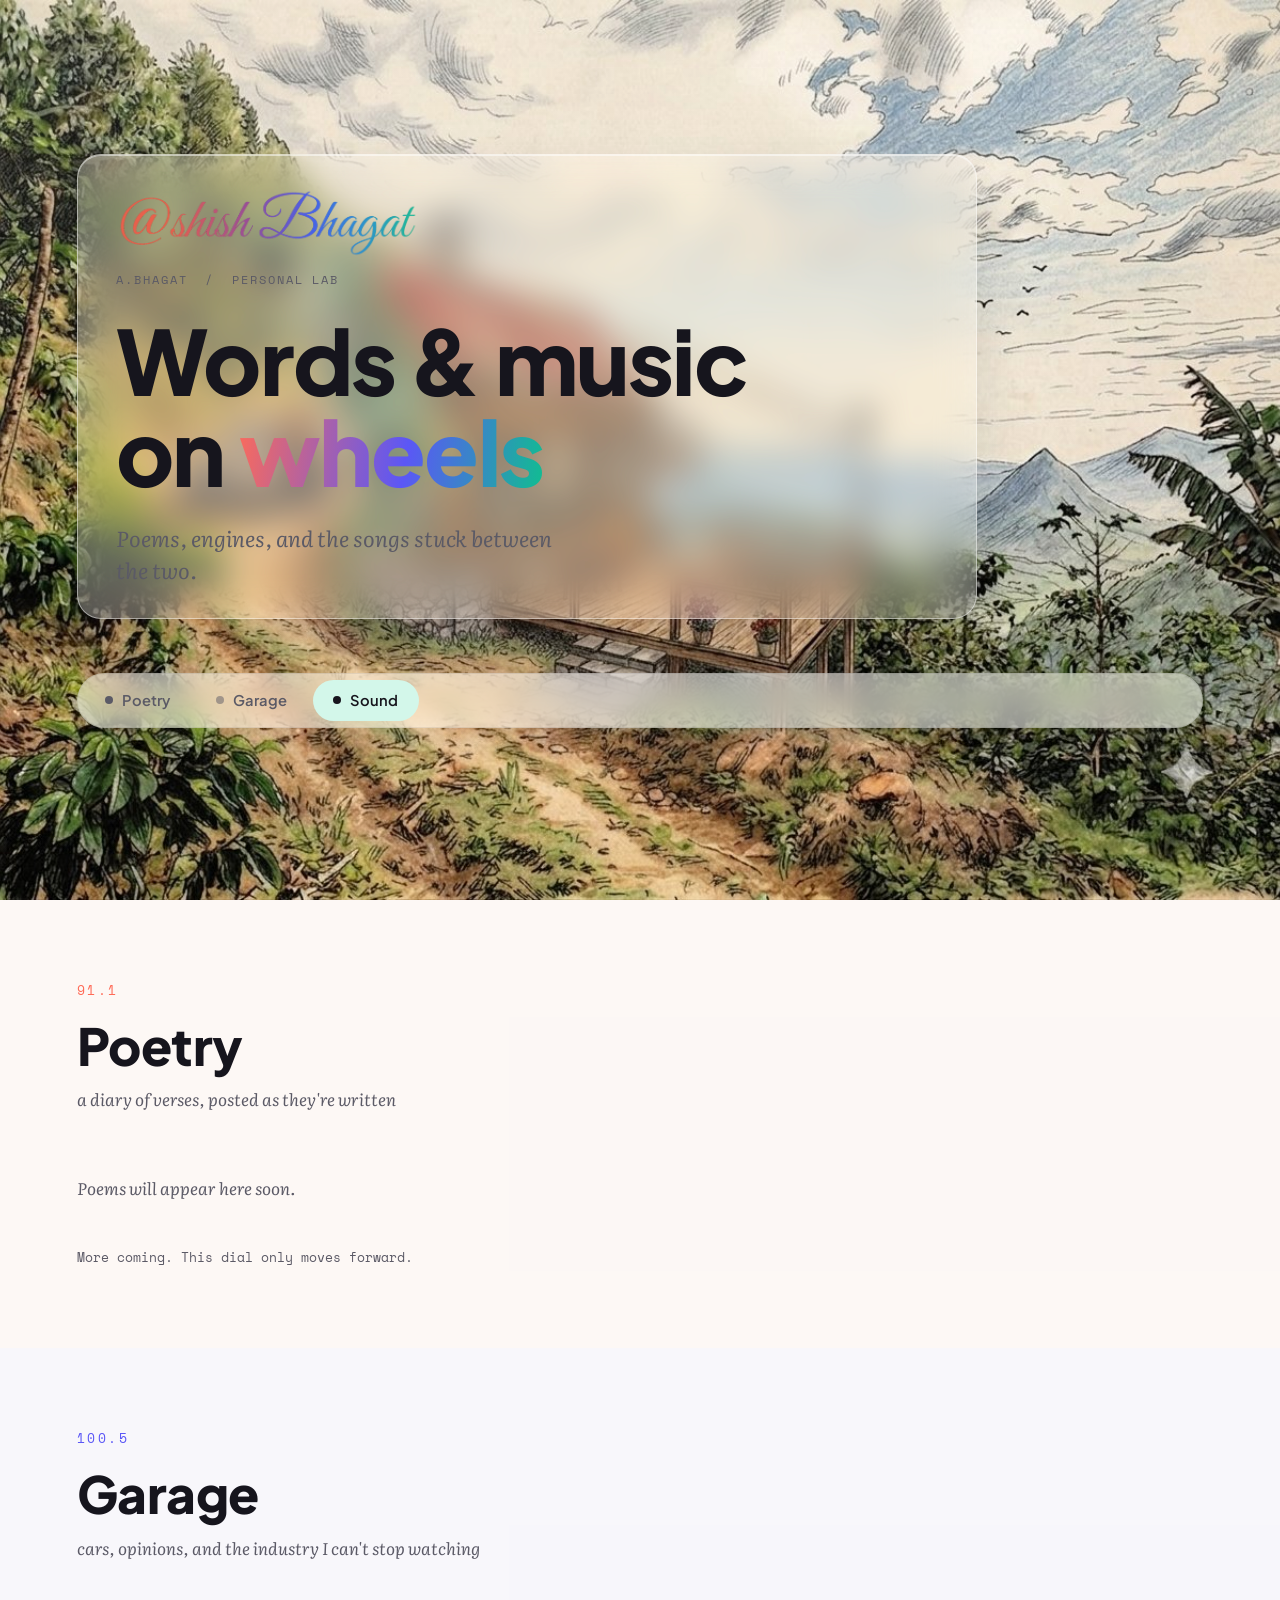
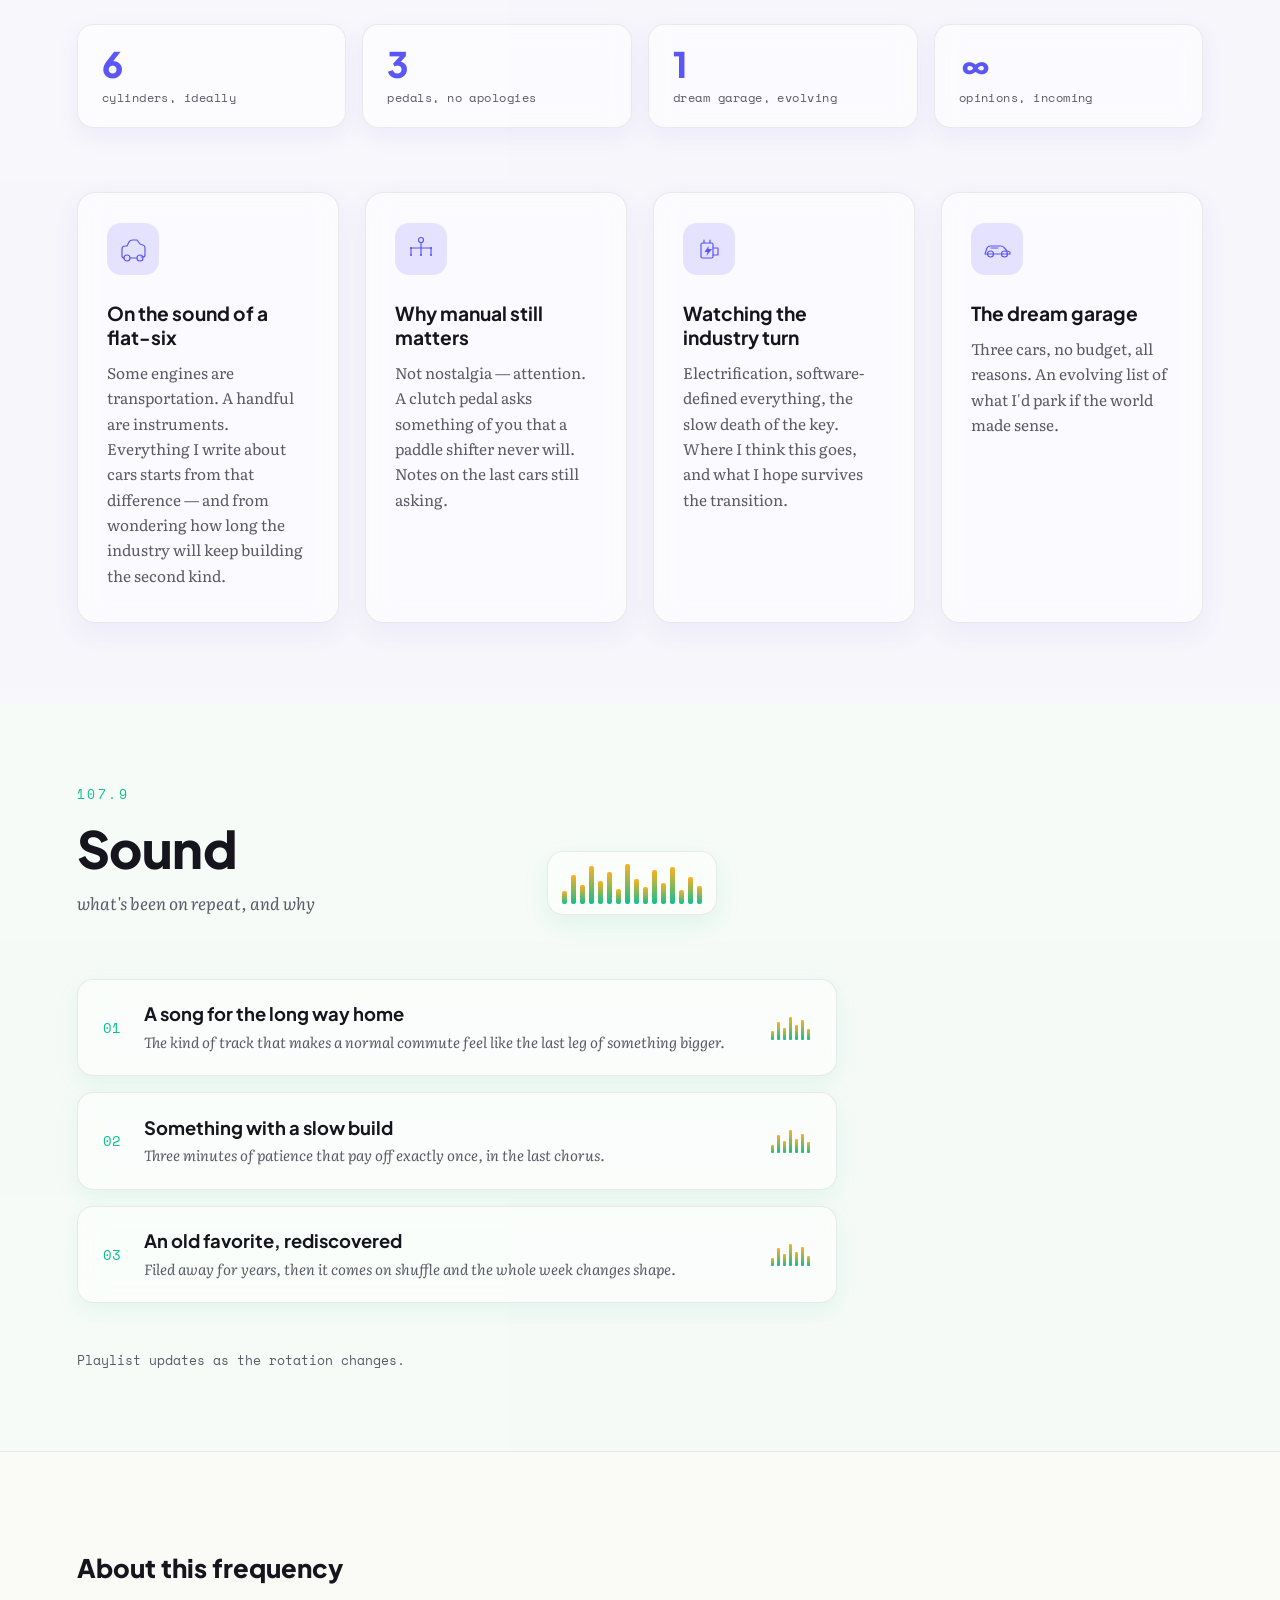
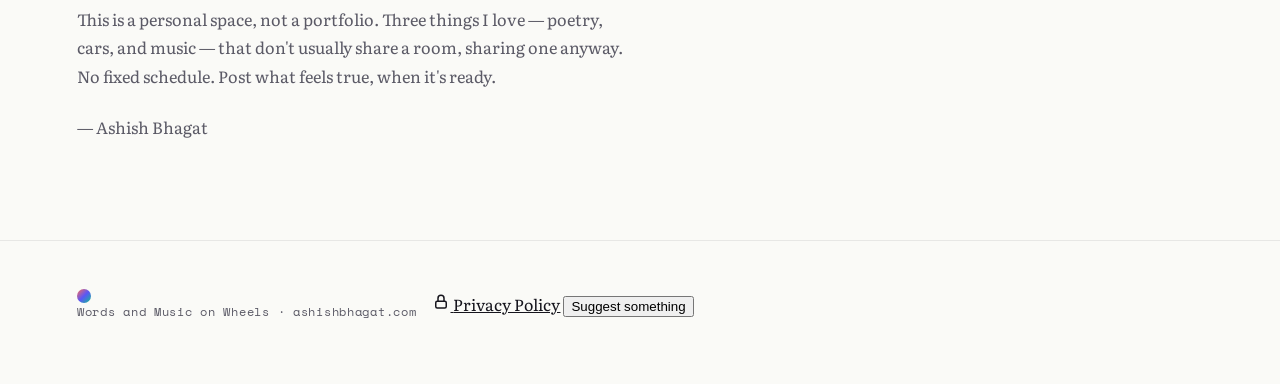
==== index.html @ 282f6d2f "Add files via upload" ====
<!DOCTYPE html>
<html lang="en">
<head>
<meta charset="UTF-8">
<meta name="viewport" content="width=device-width, initial-scale=1.0">
<title>Words and Music on Wheels — Ashish Bhagat</title>
<meta name="description" content="Poems, engines, and the songs in between. A personal space by Ashish Bhagat.">
<link rel="icon" href="favicon.ico" type="image/x-icon">
<link rel="preconnect" href="https://fonts.googleapis.com">
<link rel="preconnect" href="https://fonts.gstatic.com" crossorigin>
<link href="https://fonts.googleapis.com/css2?family=Plus+Jakarta+Sans:wght@500;600;700;800&family=Literata:ital,wght@0,400;0,500;0,600;1,400&family=Space+Mono:wght@400;700&family=Kalam:wght@400;700&family=Noto+Serif+Devanagari:wght@400;500;600&display=swap" rel="stylesheet">
<link rel="stylesheet" href="styles.css">
</head>
<body>

<div class="page-bg" aria-hidden="true"></div>

<!-- ===== HERO / TUNER ===== -->
<header class="hero">
  <div class="hero-scene" aria-hidden="true">
    <div class="hero-scrim"></div>
  </div>

  <div class="hero-inner">
    <img src="header-name-gradient-final.png" alt="@shish Bhagat" class="hero-signature">
    <p class="kicker">A.BHAGAT &nbsp;/&nbsp; PERSONAL LAB</p>
    <h1 class="hero-title">Words &amp; music<br>on <span class="grad-text">wheels</span></h1>
    <p class="hero-sub">Poems, engines, and the songs stuck between the two.</p>
  </div>

  <nav class="segnav" aria-label="Section tuner">
    <span class="segnav-pill" id="pill"></span>
    <button class="segbtn" data-target="poetry" data-color="coral">
      <span class="dot"></span>Poetry
    </button>
    <button class="segbtn" data-target="garage" data-color="indigo">
      <span class="dot"></span>Garage
    </button>
    <button class="segbtn" data-target="sound" data-color="teal">
      <span class="dot"></span>Sound
    </button>
  </nav>
</header>

<main>

  <!-- ===== POETRY (diary) ===== -->
  <section id="poetry" class="station station-poetry">
    <div class="station-head">
      <span class="station-freq">91.1</span>
      <h2 class="station-title">Poetry</h2>
      <p class="station-note">a diary of verses, posted as they're written</p>
    </div>

    <div class="diary-stack" id="diary-container">
      <p class="station-note" style="opacity:0.6;">Loading entries…</p>
    </div>

    <p class="station-footer-note">More coming. This dial only moves forward.</p>
  </section>

  <!-- ===== GARAGE ===== -->
  <section id="garage" class="station station-garage">
    <div class="station-head">
      <span class="station-freq">100.5</span>
      <h2 class="station-title">Garage</h2>
      <p class="station-note">cars, opinions, and the industry I can't stop watching</p>
    </div>

    <dl class="spec-strip">
      <div class="spec"><dt>6</dt><dd>cylinders, ideally</dd></div>
      <div class="spec"><dt>3</dt><dd>pedals, no apologies</dd></div>
      <div class="spec"><dt>1</dt><dd>dream garage, evolving</dd></div>
      <div class="spec"><dt>&infin;</dt><dd>opinions, incoming</dd></div>
    </dl>

    <div class="card-grid garage-grid">

      <article class="plate-card">
        <svg class="plate-icon" viewBox="0 0 64 64" aria-hidden="true">
          <path d="M14 50 Q10 50 10 46 L10 32 Q10 26 16 26 L20 26 L24 18 Q26 14 31 14 L40 14 L46 22 L52 24 Q56 25 56 30 L56 44 Q56 48 52 48 L48 48" fill="none" stroke="var(--indigo)" stroke-width="2.4" stroke-linejoin="round" stroke-linecap="round"/>
          <circle cx="20" cy="50" r="6" fill="none" stroke="var(--indigo)" stroke-width="2.4"/>
          <circle cx="46" cy="50" r="6" fill="none" stroke="var(--indigo)" stroke-width="2.4"/>
          <line x1="26" y1="50" x2="40" y2="50" stroke="var(--indigo)" stroke-width="2.4"/>
        </svg>
        <h3>On the sound of a flat-six</h3>
        <p>Some engines are transportation. A handful are instruments. Everything I write about cars starts from that difference &mdash; and from wondering how long the industry will keep building the second kind.</p>
      </article>

      <article class="plate-card">
        <svg class="plate-icon" viewBox="0 0 64 64" aria-hidden="true">
          <circle cx="32" cy="14" r="5" fill="none" stroke="var(--indigo)" stroke-width="2.4"/>
          <line x1="32" y1="19" x2="32" y2="30" stroke="var(--indigo)" stroke-width="2.4"/>
          <path d="M12 30 H52" fill="none" stroke="var(--indigo)" stroke-width="2.4" stroke-linecap="round"/>
          <path d="M12 30 V44 M32 30 V44 M52 30 V44" fill="none" stroke="var(--indigo)" stroke-width="2.4" stroke-linecap="round"/>
          <circle cx="12" cy="44" r="2" fill="var(--indigo)"/>
          <circle cx="32" cy="44" r="2" fill="var(--indigo)"/>
          <circle cx="52" cy="44" r="2" fill="var(--indigo)"/>
          <circle cx="12" cy="30" r="2" fill="var(--indigo)"/>
          <circle cx="52" cy="30" r="2" fill="var(--indigo)"/>
        </svg>
        <h3>Why manual still matters</h3>
        <p>Not nostalgia &mdash; attention. A clutch pedal asks something of you that a paddle shifter never will. Notes on the last cars still asking.</p>
      </article>

      <article class="plate-card">
        <svg class="plate-icon" viewBox="0 0 64 64" aria-hidden="true">
          <rect x="16" y="20" width="24" height="30" rx="3" fill="none" stroke="var(--indigo)" stroke-width="2.4"/>
          <line x1="22" y1="14" x2="22" y2="20" stroke="var(--indigo)" stroke-width="2.4" stroke-linecap="round"/>
          <line x1="34" y1="14" x2="34" y2="20" stroke="var(--indigo)" stroke-width="2.4" stroke-linecap="round"/>
          <path d="M31 26 L23 38 L29 38 L27 46 L38 32 L31 32 Z" fill="var(--indigo)" stroke="none"/>
          <path d="M40 30 H50 V44 H40" fill="none" stroke="var(--indigo)" stroke-width="2.4" stroke-linecap="round" stroke-linejoin="round"/>
        </svg>
        <h3>Watching the industry turn</h3>
        <p>Electrification, software-defined everything, the slow death of the key. Where I think this goes, and what I hope survives the transition.</p>
      </article>

      <article class="plate-card">
        <svg class="plate-icon" viewBox="0 0 64 64" aria-hidden="true">
          <path d="M8 42 L12 30 Q14 26 19 26 L40 26 Q44 26 46 29 L52 36 L56 37 Q58 37 58 40 V42" fill="none" stroke="var(--indigo)" stroke-width="2.4" stroke-linejoin="round" stroke-linecap="round"/>
          <line x1="8" y1="42" x2="58" y2="42" stroke="var(--indigo)" stroke-width="2.4"/>
          <circle cx="19" cy="42" r="6" fill="none" stroke="var(--indigo)" stroke-width="2.4"/>
          <circle cx="47" cy="42" r="6" fill="none" stroke="var(--indigo)" stroke-width="2.4"/>
          <line x1="20" y1="30" x2="34" y2="30" stroke="var(--indigo)" stroke-width="2" stroke-linecap="round"/>
        </svg>
        <h3>The dream garage</h3>
        <p>Three cars, no budget, all reasons. An evolving list of what I'd park if the world made sense.</p>
      </article>

    </div>
  </section>

  <!-- ===== SOUND ===== -->
  <section id="sound" class="station station-sound">
    <div class="station-head sound-head">
      <div>
        <span class="station-freq">107.9</span>
        <h2 class="station-title">Sound</h2>
        <p class="station-note">what's been on repeat, and why</p>
      </div>
      <div class="eq-banner" aria-hidden="true">
        <i></i><i></i><i></i><i></i><i></i><i></i><i></i><i></i><i></i><i></i><i></i><i></i><i></i><i></i><i></i><i></i>
      </div>
    </div>

    <ol class="tracklist">
      <li class="track">
        <span class="track-no">01</span>
        <div class="track-body">
          <p class="track-title">A song for the long way home</p>
          <p class="track-note">The kind of track that makes a normal commute feel like the last leg of something bigger.</p>
        </div>
        <span class="vu" aria-hidden="true"><i></i><i></i><i></i><i></i><i></i><i></i><i></i></span>
      </li>
      <li class="track">
        <span class="track-no">02</span>
        <div class="track-body">
          <p class="track-title">Something with a slow build</p>
          <p class="track-note">Three minutes of patience that pay off exactly once, in the last chorus.</p>
        </div>
        <span class="vu" aria-hidden="true"><i></i><i></i><i></i><i></i><i></i><i></i><i></i></span>
      </li>
      <li class="track">
        <span class="track-no">03</span>
        <div class="track-body">
          <p class="track-title">An old favorite, rediscovered</p>
          <p class="track-note">Filed away for years, then it comes on shuffle and the whole week changes shape.</p>
        </div>
        <span class="vu" aria-hidden="true"><i></i><i></i><i></i><i></i><i></i><i></i><i></i></span>
      </li>
    </ol>
    <p class="station-footer-note">Playlist updates as the rotation changes.</p>
  </section>

  <!-- ===== ABOUT ===== -->
  <section id="about" class="about">
    <div class="about-inner">
      <h2>About this frequency</h2>
      <p>This is a personal space, not a portfolio. Three things I love &mdash; poetry, cars, and music &mdash; that don't usually share a room, sharing one anyway. No fixed schedule. Post what feels true, when it's ready.</p>
      <p class="about-signoff">— Ashish Bhagat</p>
    </div>
  </section>

</main>

<footer class="site-footer">
  <div class="footer-main">
    <div class="footer-dial" aria-hidden="true"></div>
    <p>Words and Music on Wheels &middot; ashishbhagat.com</p>
  </div>

  <div class="footer-links">
    <a href="admin.html" class="footer-icon-link" title="Admin login" aria-label="Admin login">
      <svg viewBox="0 0 24 24" width="18" height="18" fill="none" stroke="currentColor" stroke-width="2" stroke-linecap="round" stroke-linejoin="round"><rect x="5" y="11" width="14" height="9" rx="2"/><path d="M8 11V7a4 4 0 0 1 8 0v4"/></svg>
    </a>
    <a href="privacy.html" class="footer-text-link">Privacy Policy</a>
    <button type="button" class="footer-text-link footer-suggest-toggle" id="suggestToggle">Suggest something</button>
  </div>

  <form id="suggestForm" class="suggest-form" action="https://api.web3forms.com/submit" method="POST" hidden>
    <input type="hidden" name="access_key" value="YOUR_WEB3FORMS_ACCESS_KEY_HERE">
    <input type="hidden" name="subject" value="New suggestion — Words and Music on Wheels">
    <label class="suggest-label" for="suggestEmail">Your email (optional)</label>
    <input type="email" id="suggestEmail" name="email" class="suggest-input" placeholder="you@example.com">
    <label class="suggest-label" for="suggestMessage">Suggestion</label>
    <textarea id="suggestMessage" name="message" class="suggest-textarea" rows="3" placeholder="A poem topic, a song to check out, feedback..." required></textarea>
    <button type="submit" class="suggest-submit">Send</button>
    <p class="suggest-status" id="suggestStatus" aria-live="polite"></p>
  </form>
</footer>

<script src="script.js"></script>
</body>
</html>
---- styles.css ----
/* ============================================
   WORDS AND MUSIC ON WHEELS — light "lab" theme
   ============================================ */
:root{
  --bg:        #FAFAF7;
  --surface:   rgba(255,255,255,0.55);
  --ink:       #16151D;
  --ink-soft:  #5B5A66;
  --line:      rgba(22,21,29,0.08);

  --coral:      #FF6B57;
  --coral-soft: #FFE4DC;
  --coral-bg:   #FFF6F3;

  --indigo:      #5B57F6;
  --indigo-soft: #E4E2FF;
  --indigo-bg:   #F5F4FF;

  --teal:      #0FBF8F;
  --teal-soft: #D3F7EA;
  --teal-bg:   #F1FBF7;

  --amber:     #FFB020;

  --display: 'Plus Jakarta Sans', sans-serif;
  --serif:   'Literata', 'Noto Serif Devanagari', Georgia, serif;
  --mono:    'Space Mono', monospace;
  --hand:    'Kalam', cursive;
}

*,*::before,*::after{ box-sizing:border-box; }
html{ scroll-behavior:smooth; }

.segnav,
.spec,
.plate-card,
.track,
.eq-banner,
.diary-entry{
  backdrop-filter:blur(14px) saturate(160%);
  -webkit-backdrop-filter:blur(14px) saturate(160%);
  border:1px solid rgba(255,255,255,0.4);
}

body{
  margin:0;
  position:relative;
  background:var(--bg);
  color:var(--ink);
  font-family:var(--serif);
  -webkit-font-smoothing:antialiased;
}

.page-bg{
  position:fixed;
  inset:0;
  z-index:-1;
  background:url('hero-bg.jpg') center center / cover no-repeat;
}

h1,h2,h3{ font-family:var(--display); margin:0; }
p{ margin:0; }
a{ color:inherit; }

@media (prefers-reduced-motion: reduce){
  *{ animation-duration:0.01ms !important; animation-iteration-count:1 !important; transition-duration:0.01ms !important; scroll-behavior:auto !important; }
}

/* ============================================
   HERO
   ============================================ */
.hero{
  position:relative;
  min-height:100svh;
  display:flex;
  flex-direction:column;
  justify-content:center;
  padding:8vh 6vw 10vh;
  overflow:hidden;
}

.hero-scene{
  position:absolute;
  inset:0;
  z-index:0;
  overflow:hidden;
}
.hero-scene svg{
  width:100%;
  height:100%;
  display:block;
}
.hero-scrim{
  position:absolute;
  inset:0;
  background:linear-gradient(180deg,
    rgba(251,246,236,0.10) 0%,
    rgba(251,246,236,0.02) 45%,
    rgba(251,246,236,0) 100%);
  pointer-events:none;
}

.hero-inner{
  position:relative;
  z-index:1;
  max-width:900px;
  background:rgba(255,255,255,0.28);
  backdrop-filter:blur(18px) saturate(160%);
  -webkit-backdrop-filter:blur(18px) saturate(160%);
  border-radius:24px;
  border:1px solid rgba(255,255,255,0.45);
  padding:2rem 2.4rem;
  box-shadow:
    0 20px 50px rgba(22,21,29,0.12),
    inset 0 1px 0 rgba(255,255,255,0.5);
}

.kicker{
  font-family:var(--mono);
  font-size:0.75rem;
  letter-spacing:0.16em;
  color:var(--ink-soft);
  margin-bottom:1.6rem;
}

.hero-title{
  font-weight:800;
  font-size:clamp(2.6rem, 7.5vw, 5.6rem);
  line-height:1.02;
  letter-spacing:-0.02em;
  color:var(--ink);
}

.grad-text{
  background:linear-gradient(100deg, var(--coral), var(--indigo) 55%, var(--teal));
  -webkit-background-clip:text;
  background-clip:text;
  color:transparent;
}

.hero-sub{
  font-family:var(--serif);
  font-style:italic;
  font-size:clamp(1.05rem, 2vw, 1.35rem);
  color:var(--ink-soft);
  margin-top:1.6rem;
  max-width:38ch;
}

/* ---- segmented pill nav ---- */
.segnav{
  position:relative;
  z-index:1;
  margin-top:6vh;
  display:inline-flex;
  gap:0.3rem;
  background:var(--surface);
  border:1px solid var(--line);
  border-radius:999px;
  padding:0.4rem;
  box-shadow:0 12px 30px rgba(22,21,29,0.08);
}

.segnav-pill{
  position:absolute;
  top:0.4rem; bottom:0.4rem;
  left:0.4rem;
  width:100px;
  border-radius:999px;
  background:var(--coral-soft);
  transition:left 0.35s cubic-bezier(.62,.14,.31,1), width 0.35s cubic-bezier(.62,.14,.31,1), background 0.35s ease;
  z-index:0;
}

.segbtn{
  position:relative;
  z-index:1;
  display:inline-flex;
  align-items:center;
  gap:0.55rem;
  background:none;
  border:none;
  cursor:pointer;
  font-family:var(--display);
  font-weight:600;
  font-size:0.92rem;
  color:var(--ink-soft);
  padding:0.7rem 1.3rem;
  border-radius:999px;
  transition:color 0.2s ease;
}

.segbtn .dot{
  width:8px; height:8px;
  border-radius:50%;
  background:currentColor;
  opacity:0.5;
}

.segbtn:hover{ color:var(--ink); }
.segbtn:focus-visible{ outline:2px solid var(--indigo); outline-offset:3px; }
.segbtn.active{ color:var(--ink); }
.segbtn.active .dot{ opacity:1; }

/* ============================================
   STATIONS (shared)
   ============================================ */
.station{ padding:9vh 6vw; scroll-margin-top:1rem; }

.station-head{ max-width:640px; margin-bottom:4rem; }

.station-freq{
  display:block;
  font-family:var(--mono);
  font-size:0.8rem;
  letter-spacing:0.2em;
  margin-bottom:0.8rem;
}

.station-title{
  font-size:clamp(2.1rem, 5vw, 3.2rem);
  font-weight:800;
  letter-spacing:-0.01em;
  margin-bottom:0.6rem;
  color:var(--ink);
}

.station-note{
  font-family:var(--serif);
  font-style:italic;
  color:var(--ink-soft);
  font-size:1.05rem;
}

.card-grid{
  display:grid;
  gap:1.6rem;
  grid-template-columns:repeat(auto-fit, minmax(260px, 1fr));
}

.station-footer-note{
  margin-top:3rem;
  font-family:var(--mono);
  font-size:0.8rem;
  color:var(--ink-soft);
}

/* ============================================
   POETRY — coral / diary
   ============================================ */
.station-poetry{ background:rgba(255,246,243,0.5); }
.station-poetry .station-freq{ color:var(--coral); }

.diary-stack{
  display:flex;
  flex-direction:column;
  gap:1.4rem;
  max-width:640px;
  perspective:1800px;
}

.diary-entry{
  background:
    repeating-linear-gradient(
      var(--surface) 0px, var(--surface) 1.9rem,
      var(--coral-soft) 1.9rem, var(--coral-soft) calc(1.9rem + 1px)
    );
  border:1px solid var(--line);
  border-radius:18px;
  padding:1.7rem 2rem 2rem;
  position:relative;
  box-shadow:0 14px 34px rgba(255,107,87,0.14);
  transform-origin:top center;
  transform-style:preserve-3d;
  backface-visibility:hidden;
  will-change:transform, opacity;
}

.diary-entry::before{
  content:"";
  position:absolute;
  top:0; right:1.9rem;
  width:30px; height:30px;
  border-radius:0 0 4px 0;
  background:
    linear-gradient(135deg, transparent 50%, var(--coral-bg) 50%),
    linear-gradient(135deg, rgba(22,21,29,0.1) 50%, transparent 51%);
}

.diary-dateline{
  display:flex;
  align-items:baseline;
  gap:0.8rem;
  margin-bottom:0.6rem;
}

.diary-date{
  font-family:var(--hand);
  font-size:1.3rem;
  color:var(--coral);
}

.diary-rule{
  flex:1;
  height:1px;
  background:var(--line);
}

.diary-title{
  font-family:var(--hand);
  font-weight:700;
  font-size:1.7rem;
  color:var(--ink);
  margin-bottom:0.9rem;
}

.poem-body{
  font-family:var(--serif);
  font-size:1.02rem;
  line-height:1.75;
  color:var(--ink);
}

.diary-sign{
  margin-top:1.3rem;
  font-family:var(--hand);
  font-size:1.1rem;
  color:var(--ink-soft);
  text-align:right;
}

.station-poetry .station-footer-note{ color:var(--ink-soft); }

/* ============================================
   GARAGE — indigo
   ============================================ */
.station-garage{ background:rgba(245,244,255,0.5); }
.station-garage .station-freq{ color:var(--indigo); }

.spec-strip{
  display:flex;
  flex-wrap:wrap;
  gap:1rem;
  margin:0 0 4rem;
}
.spec{
  flex:1 1 150px;
  background:var(--surface);
  border:1px solid var(--line);
  border-radius:16px;
  padding:1.3rem 1.5rem;
  box-shadow:0 8px 22px rgba(91,87,246,0.08);
}
.spec dt{
  font-family:var(--display);
  font-size:2.2rem;
  font-weight:800;
  color:var(--indigo);
  line-height:1;
}
.spec dd{
  margin:0.5rem 0 0;
  font-family:var(--mono);
  font-size:0.72rem;
  letter-spacing:0.04em;
  color:var(--ink-soft);
}

.plate-card{
  background:var(--surface);
  border:1px solid var(--line);
  border-radius:18px;
  padding:1.9rem 1.8rem 2.1rem;
  box-shadow:0 10px 26px rgba(91,87,246,0.08);
  transition:transform 0.25s ease, box-shadow 0.25s ease;
}
.plate-card:hover{
  transform:translateY(-4px);
  box-shadow:0 18px 36px rgba(91,87,246,0.16);
}

.plate-icon{
  width:52px;
  height:52px;
  margin-bottom:1.3rem;
  padding:10px;
  background:var(--indigo-soft);
  border-radius:14px;
}

.plate-card h3{
  font-size:1.2rem;
  font-weight:700;
  color:var(--ink);
  margin-bottom:0.7rem;
}

.plate-card p{
  font-family:var(--serif);
  font-size:0.96rem;
  line-height:1.65;
  color:var(--ink-soft);
}

/* ============================================
   SOUND — teal / equalizer
   ============================================ */
.station-sound{ background:rgba(241,251,247,0.5); }
.station-sound .station-freq{ color:var(--teal); }

.sound-head{
  display:flex;
  justify-content:space-between;
  align-items:flex-end;
  gap:2rem;
  flex-wrap:wrap;
}

.eq-banner{
  display:flex;
  align-items:flex-end;
  gap:4px;
  height:64px;
  padding:10px 14px;
  background:var(--surface);
  border:1px solid var(--line);
  border-radius:16px;
  box-shadow:0 10px 26px rgba(15,191,143,0.1);
}
.eq-banner i{
  display:block;
  width:5px;
  border-radius:2px;
  background:linear-gradient(to top, var(--teal), var(--amber));
  animation:eq-move 1.4s ease-in-out infinite;
}
.eq-banner i:nth-child(1){ height:30%; animation-delay:-1.2s; }
.eq-banner i:nth-child(2){ height:70%; animation-delay:-0.9s; }
.eq-banner i:nth-child(3){ height:45%; animation-delay:-0.5s; }
.eq-banner i:nth-child(4){ height:90%; animation-delay:-1.4s; }
.eq-banner i:nth-child(5){ height:55%; animation-delay:-0.2s; }
.eq-banner i:nth-child(6){ height:75%; animation-delay:-0.7s; }
.eq-banner i:nth-child(7){ height:35%; animation-delay:-1.0s; }
.eq-banner i:nth-child(8){ height:95%; animation-delay:-0.3s; }
.eq-banner i:nth-child(9){ height:60%; animation-delay:-1.3s; }
.eq-banner i:nth-child(10){ height:40%; animation-delay:-0.6s; }
.eq-banner i:nth-child(11){ height:80%; animation-delay:-0.1s; }
.eq-banner i:nth-child(12){ height:50%; animation-delay:-1.1s; }
.eq-banner i:nth-child(13){ height:88%; animation-delay:-0.4s; }
.eq-banner i:nth-child(14){ height:32%; animation-delay:-0.8s; }
.eq-banner i:nth-child(15){ height:65%; animation-delay:-1.35s; }
.eq-banner i:nth-child(16){ height:42%; animation-delay:-0.15s; }

@keyframes eq-move{
  0%,100%{ transform:scaleY(0.35); }
  50%{ transform:scaleY(1); }
}

.tracklist{
  list-style:none;
  margin:0; padding:0;
  max-width:760px;
  display:flex;
  flex-direction:column;
  gap:1rem;
}

.track{
  display:flex;
  align-items:center;
  gap:1.4rem;
  padding:1.4rem 1.6rem;
  background:var(--surface);
  border:1px solid var(--line);
  border-radius:16px;
  box-shadow:0 8px 22px rgba(15,191,143,0.08);
}

.track-no{
  font-family:var(--mono);
  color:var(--teal);
  font-size:0.9rem;
  width:2ch;
  flex-shrink:0;
}

.track-body{ flex:1; min-width:0; }

.track-title{
  font-family:var(--display);
  font-size:1.15rem;
  font-weight:700;
  color:var(--ink);
}

.track-note{
  font-family:var(--serif);
  font-style:italic;
  font-size:0.92rem;
  color:var(--ink-soft);
  margin-top:0.35rem;
}

.vu{
  display:flex;
  align-items:flex-end;
  gap:3px;
  height:24px;
  flex-shrink:0;
}
.vu i{
  display:block;
  width:3px;
  background:linear-gradient(to top, var(--teal), var(--amber));
  border-radius:1px;
  animation:vu-bounce 1.1s ease-in-out infinite;
}
.vu i:nth-child(1){ height:35%; animation-delay:0s; }
.vu i:nth-child(2){ height:75%; animation-delay:0.1s; }
.vu i:nth-child(3){ height:50%; animation-delay:0.2s; }
.vu i:nth-child(4){ height:95%; animation-delay:0.3s; }
.vu i:nth-child(5){ height:60%; animation-delay:0.4s; }
.vu i:nth-child(6){ height:80%; animation-delay:0.5s; }
.vu i:nth-child(7){ height:45%; animation-delay:0.6s; }

@keyframes vu-bounce{
  0%,100%{ transform:scaleY(0.5); }
  50%{ transform:scaleY(1); }
}

/* ============================================
   ABOUT
   ============================================ */
.about{
  background:rgba(250,250,247,0.5);
  padding:11vh 6vw;
  border-top:1px solid var(--line);
}
.about-inner{ max-width:560px; }
.about h2{
  font-size:1.6rem;
  font-weight:800;
  margin-bottom:1.3rem;
  color:var(--ink);
}
.about p{
  font-family:var(--serif);
  font-size:1.02rem;
  line-height:1.75;
  color:var(--ink-soft);
}
.about-signoff{
  margin-top:1.4rem;
  font-family:var(--mono);
  font-size:0.85rem;
  color:var(--ink);
}

/* ============================================
   FOOTER
   ============================================ */
.site-footer{
  background:rgba(250,250,247,0.5);
  padding:3rem 6vw 4rem;
  display:flex;
  align-items:center;
  gap:1rem;
  border-top:1px solid var(--line);
}

.footer-dial{
  width:14px; height:14px;
  border-radius:50%;
  background:linear-gradient(135deg, var(--coral), var(--indigo), var(--teal));
  flex-shrink:0;
}

.site-footer p{
  font-family:var(--mono);
  font-size:0.75rem;
  letter-spacing:0.06em;
  color:var(--ink-soft);
}

/* ============================================
   RESPONSIVE
   ============================================ */
@media (max-width:640px){
  .station{ padding:7vh 6vw; }
  .track{ flex-wrap:wrap; }
  .eq-banner{ height:44px; }
  .eq-banner i:nth-child(n+11){ display:none; }
  .diary-entry{ transform:none; }
  .spec{ flex:1 1 130px; padding:1.1rem 1.2rem; }
  .spec dt{ font-size:1.7rem; }
  .segnav{ flex-wrap:wrap; }
}
/* ===== Additions for new hero background photo + name signature ===== */

.hero-scene-photo {
  background-size: cover;
  background-position: center;
  background-repeat: no-repeat;
  width: 100%;
  height: 100%;
}

.hero-signature {
  display: block;
  height: 56px;
  width: auto;
  margin: 0 0 12px 0;
}

@media (min-width: 768px) {
  .hero-signature {
    height: 72px;
  }
}
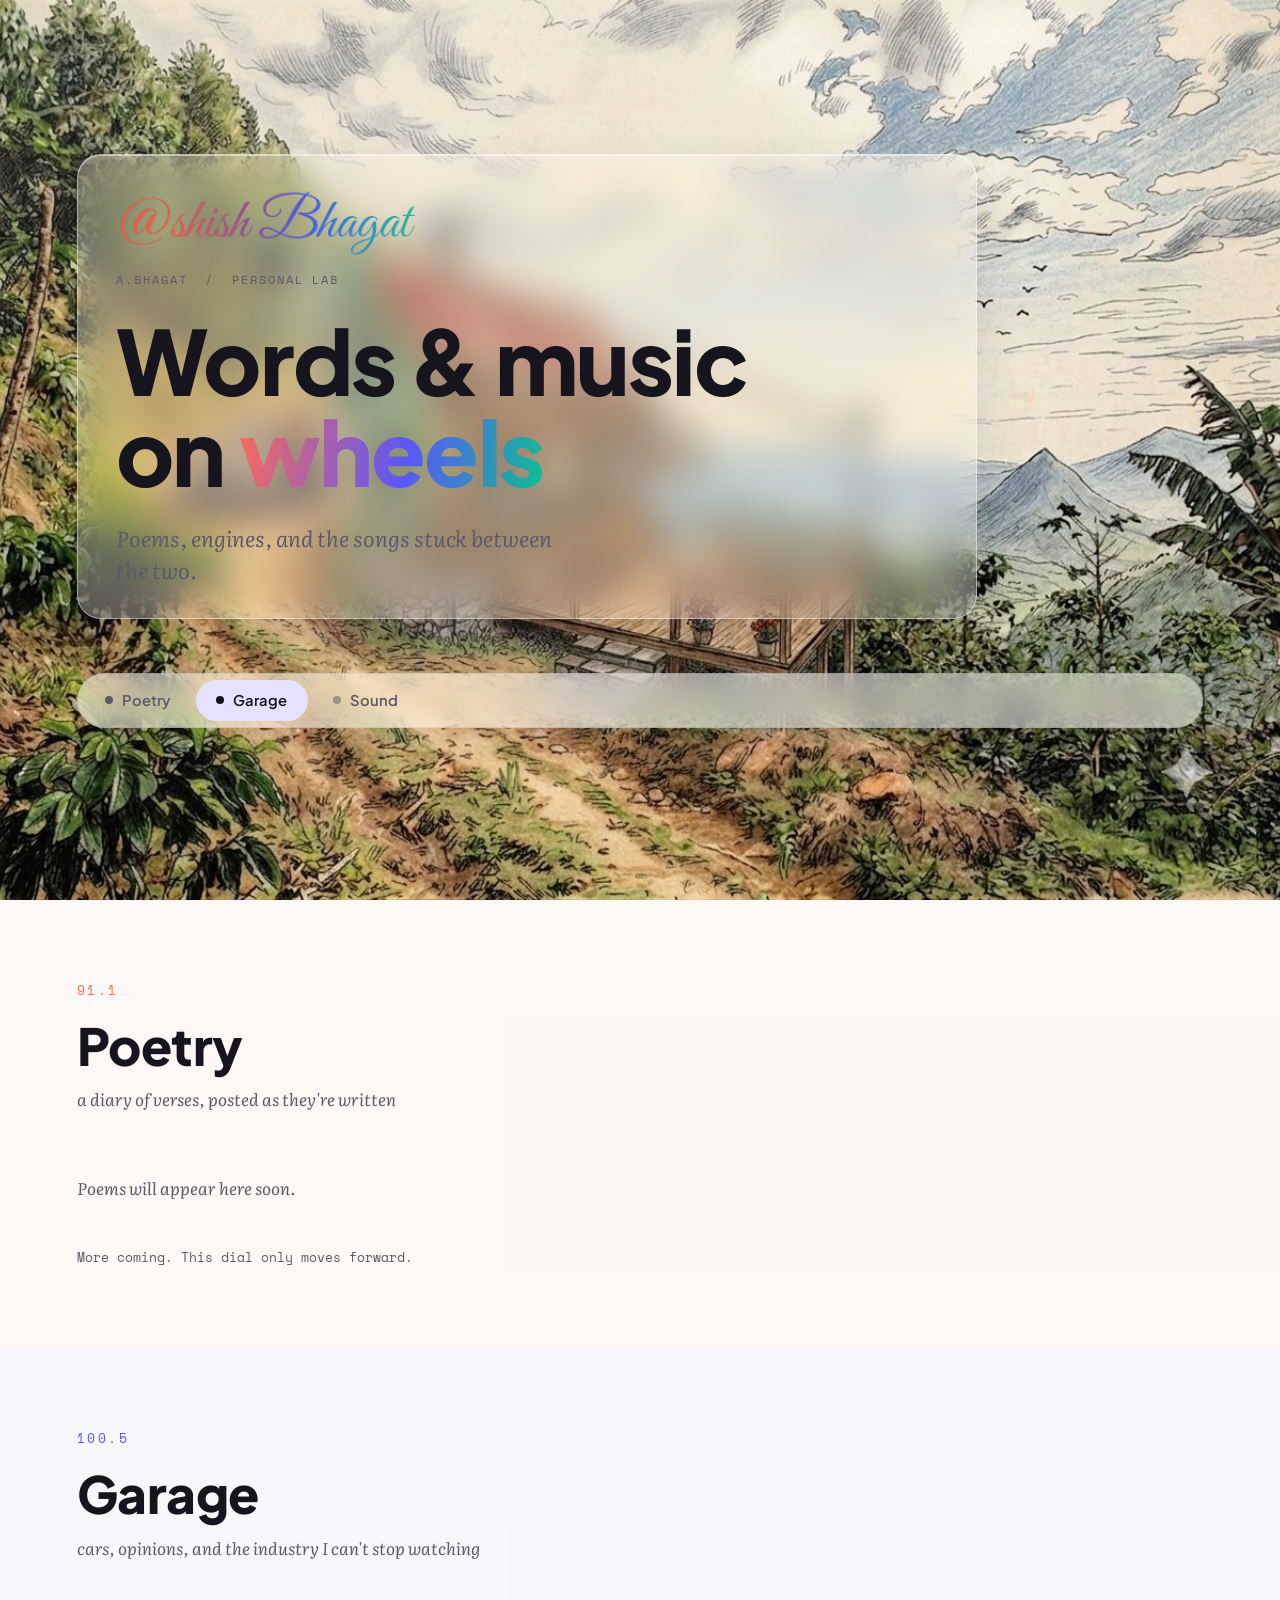
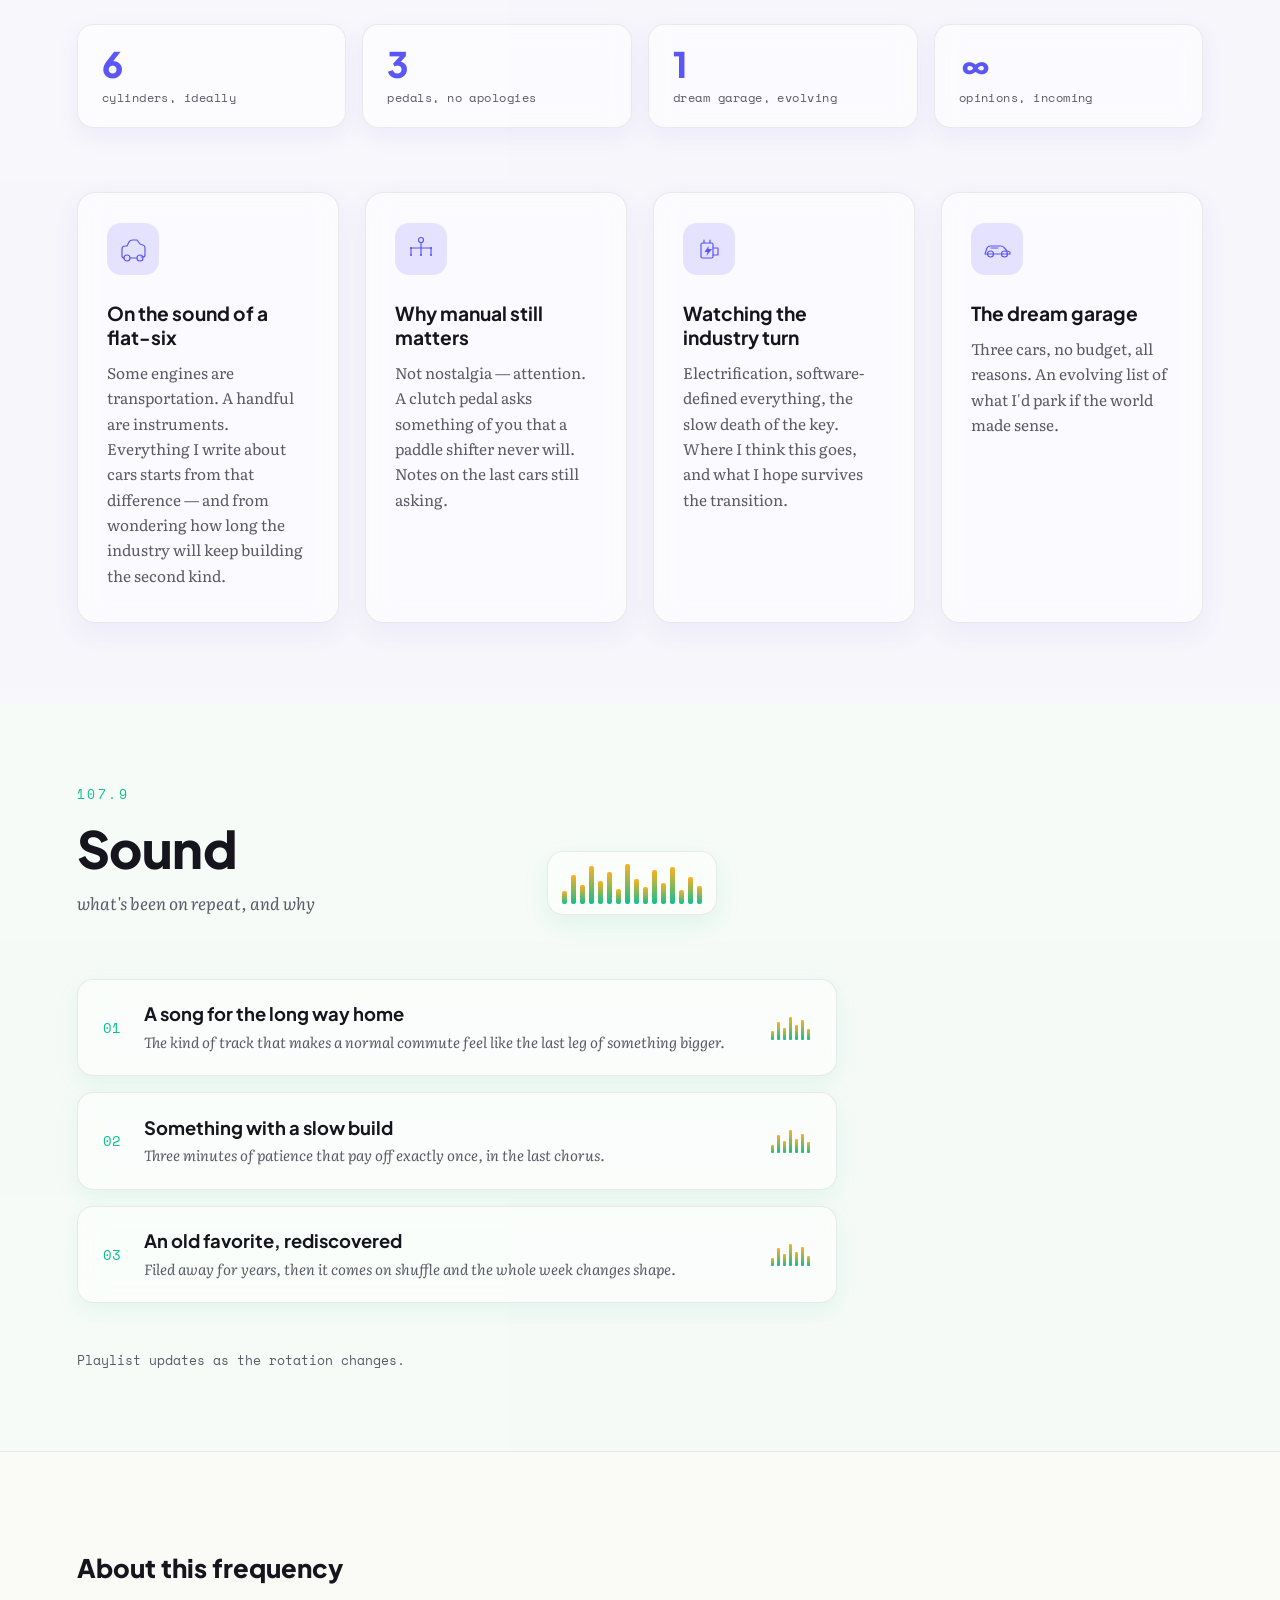
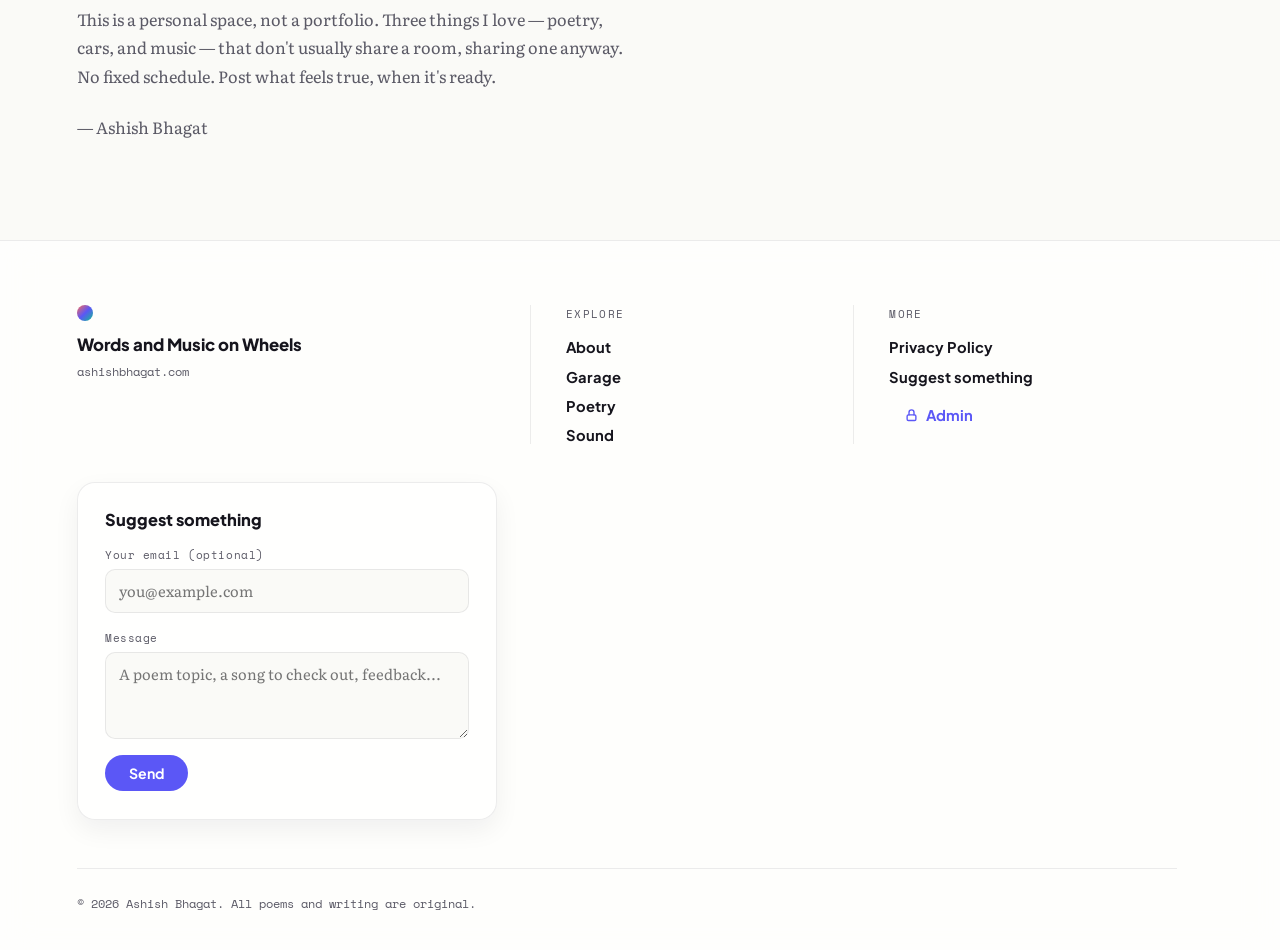
==== commit 331971ff: "Add files via upload" ====
--- a/index.html
+++ b/index.html
@@ -184,29 +184,57 @@
 </main>
 
 <footer class="site-footer">
-  <div class="footer-main">
-    <div class="footer-dial" aria-hidden="true"></div>
-    <p>Words and Music on Wheels &middot; ashishbhagat.com</p>
-  </div>
-
-  <div class="footer-links">
-    <a href="admin.html" class="footer-icon-link" title="Admin login" aria-label="Admin login">
-      <svg viewBox="0 0 24 24" width="18" height="18" fill="none" stroke="currentColor" stroke-width="2" stroke-linecap="round" stroke-linejoin="round"><rect x="5" y="11" width="14" height="9" rx="2"/><path d="M8 11V7a4 4 0 0 1 8 0v4"/></svg>
-    </a>
-    <a href="privacy.html" class="footer-text-link">Privacy Policy</a>
-    <button type="button" class="footer-text-link footer-suggest-toggle" id="suggestToggle">Suggest something</button>
+  <div class="footer-grid">
+
+    <div class="footer-col footer-brand">
+      <div class="footer-dial" aria-hidden="true"></div>
+      <p class="footer-name">Words and Music on Wheels</p>
+      <p class="footer-tagline">ashishbhagat.com</p>
+    </div>
+
+    <div class="footer-col">
+      <p class="footer-col-title">Explore</p>
+      <nav class="footer-nav">
+        <a href="#about">About</a>
+        <a href="#garage">Garage</a>
+        <a href="#poetry">Poetry</a>
+        <a href="#sound">Sound</a>
+      </nav>
+    </div>
+
+    <div class="footer-col">
+      <p class="footer-col-title">More</p>
+      <nav class="footer-nav">
+        <a href="privacy.html">Privacy Policy</a>
+        <button type="button" class="footer-nav-btn" id="suggestToggle">Suggest something</button>
+        <a href="admin.html" class="footer-admin-link">
+          <svg viewBox="0 0 24 24" width="15" height="15" fill="none" stroke="currentColor" stroke-width="2.2" stroke-linecap="round" stroke-linejoin="round"><rect x="5" y="11" width="14" height="9" rx="2"/><path d="M8 11V7a4 4 0 0 1 8 0v4"/></svg>
+          Admin
+        </a>
+      </nav>
+    </div>
+
   </div>
 
   <form id="suggestForm" class="suggest-form" action="https://api.web3forms.com/submit" method="POST" hidden>
     <input type="hidden" name="access_key" value="YOUR_WEB3FORMS_ACCESS_KEY_HERE">
     <input type="hidden" name="subject" value="New suggestion — Words and Music on Wheels">
-    <label class="suggest-label" for="suggestEmail">Your email (optional)</label>
-    <input type="email" id="suggestEmail" name="email" class="suggest-input" placeholder="you@example.com">
-    <label class="suggest-label" for="suggestMessage">Suggestion</label>
-    <textarea id="suggestMessage" name="message" class="suggest-textarea" rows="3" placeholder="A poem topic, a song to check out, feedback..." required></textarea>
-    <button type="submit" class="suggest-submit">Send</button>
-    <p class="suggest-status" id="suggestStatus" aria-live="polite"></p>
+    <p class="suggest-form-title">Suggest something</p>
+    <div class="suggest-row">
+      <label class="suggest-label" for="suggestEmail">Your email (optional)</label>
+      <input type="email" id="suggestEmail" name="email" class="suggest-input" placeholder="you@example.com">
+    </div>
+    <div class="suggest-row">
+      <label class="suggest-label" for="suggestMessage">Message</label>
+      <textarea id="suggestMessage" name="message" class="suggest-textarea" rows="3" placeholder="A poem topic, a song to check out, feedback..." required></textarea>
+    </div>
+    <div class="suggest-actions">
+      <button type="submit" class="suggest-submit">Send</button>
+      <p class="suggest-status" id="suggestStatus" aria-live="polite"></p>
+    </div>
   </form>
+
+  <p class="footer-copyright">&copy; 2026 Ashish Bhagat. All poems and writing are original.</p>
 </footer>
 
 <script src="script.js"></script>
--- a/styles.css
+++ b/styles.css
@@ -560,26 +560,182 @@
    FOOTER
    ============================================ */
 .site-footer{
-  background:rgba(250,250,247,0.5);
-  padding:3rem 6vw 4rem;
+  background:rgba(255,255,255,0.72);
+  backdrop-filter:blur(16px) saturate(160%);
+  -webkit-backdrop-filter:blur(16px) saturate(160%);
+  border-top:1px solid var(--line);
+  padding:4rem 6vw 2.4rem;
+}
+
+.footer-grid{
+  display:grid;
+  grid-template-columns:1.4fr 1fr 1fr;
+  gap:0;
+  max-width:1100px;
+}
+
+.footer-col{
+  padding:0 2.2rem;
+  border-left:1px solid var(--line);
+}
+.footer-col:first-child{
+  padding-left:0;
+  border-left:none;
+}
+
+.footer-brand{
+  display:flex;
+  flex-direction:column;
+  gap:0.5rem;
+}
+
+.footer-dial{
+  width:16px; height:16px;
+  border-radius:50%;
+  background:linear-gradient(135deg, var(--coral), var(--indigo), var(--teal));
+  margin-bottom:0.3rem;
+}
+
+.footer-name{
+  font-family:var(--display);
+  font-weight:800;
+  font-size:1.05rem;
+  color:var(--ink);
+}
+
+.footer-tagline{
+  font-family:var(--mono);
+  font-size:0.75rem;
+  color:var(--ink-soft);
+}
+
+.footer-col-title{
+  font-family:var(--mono);
+  font-size:0.7rem;
+  letter-spacing:0.12em;
+  text-transform:uppercase;
+  color:var(--ink-soft);
+  margin-bottom:1rem;
+}
+
+.footer-nav{
+  display:flex;
+  flex-direction:column;
+  gap:0.7rem;
+}
+
+.footer-nav a,
+.footer-nav-btn{
+  font-family:var(--display);
+  font-weight:700;
+  font-size:0.92rem;
+  color:var(--ink);
+  text-decoration:none;
+  background:none;
+  border:none;
+  padding:0;
+  text-align:left;
+  cursor:pointer;
+  width:fit-content;
+  transition:color 0.2s ease;
+}
+.footer-nav a:hover,
+.footer-nav-btn:hover{ color:var(--indigo); }
+
+.footer-admin-link{
+  display:inline-flex !important;
+  align-items:center;
+  gap:0.45rem;
+  margin-top:0.2rem;
+  padding:0.4rem 0.9rem !important;
+  border-radius:999px;
+  background:var(--indigo-soft);
+  color:var(--indigo) !important;
+  width:fit-content;
+}
+.footer-admin-link:hover{ background:var(--indigo); color:#fff !important; }
+
+.footer-copyright{
+  max-width:1100px;
+  margin-top:3rem;
+  padding-top:1.6rem;
+  border-top:1px solid var(--line);
+  font-family:var(--mono);
+  font-size:0.72rem;
+  color:var(--ink-soft);
+}
+
+.suggest-form{
+  max-width:420px;
+  margin-top:2.4rem;
+  display:flex;
+  flex-direction:column;
+  gap:1rem;
+  background:var(--surface);
+  border:1px solid var(--line);
+  border-radius:18px;
+  padding:1.6rem 1.7rem 1.8rem;
+  box-shadow:0 10px 26px rgba(22,21,29,0.06);
+}
+
+.suggest-form-title{
+  font-family:var(--display);
+  font-weight:800;
+  font-size:1.02rem;
+  color:var(--ink);
+}
+
+.suggest-row{
+  display:flex;
+  flex-direction:column;
+  gap:0.4rem;
+}
+
+.suggest-label{
+  font-family:var(--mono);
+  font-size:0.7rem;
+  letter-spacing:0.05em;
+  color:var(--ink-soft);
+}
+
+.suggest-input,
+.suggest-textarea{
+  font-family:var(--serif);
+  font-size:0.92rem;
+  color:var(--ink);
+  background:var(--bg);
+  border:1px solid var(--line);
+  border-radius:10px;
+  padding:0.6rem 0.8rem;
+  resize:vertical;
+}
+.suggest-input:focus,
+.suggest-textarea:focus{ outline:2px solid var(--indigo); outline-offset:1px; }
+
+.suggest-actions{
   display:flex;
   align-items:center;
   gap:1rem;
-  border-top:1px solid var(--line);
-}
-
-.footer-dial{
-  width:14px; height:14px;
-  border-radius:50%;
-  background:linear-gradient(135deg, var(--coral), var(--indigo), var(--teal));
-  flex-shrink:0;
-}
-
-.site-footer p{
+}
+
+.suggest-submit{
+  background:var(--indigo);
+  color:#fff;
+  border:none;
+  border-radius:999px;
+  padding:0.55rem 1.5rem;
+  font-family:var(--display);
+  font-weight:700;
+  font-size:0.88rem;
+  cursor:pointer;
+  transition:opacity 0.2s ease;
+}
+.suggest-submit:hover{ opacity:0.88; }
+
+.suggest-status{
   font-family:var(--mono);
   font-size:0.75rem;
-  letter-spacing:0.06em;
-  color:var(--ink-soft);
+  color:var(--teal);
 }
 
 /* ============================================
@@ -594,6 +750,9 @@
   .spec{ flex:1 1 130px; padding:1.1rem 1.2rem; }
   .spec dt{ font-size:1.7rem; }
   .segnav{ flex-wrap:wrap; }
+  .footer-grid{ grid-template-columns:1fr; gap:2rem; }
+  .footer-col{ border-left:none; border-top:1px solid var(--line); padding:1.6rem 0 0; }
+  .footer-col:first-child{ border-top:none; padding-top:0; }
 }
 /* ===== Additions for new hero background photo + name signature ===== */
 
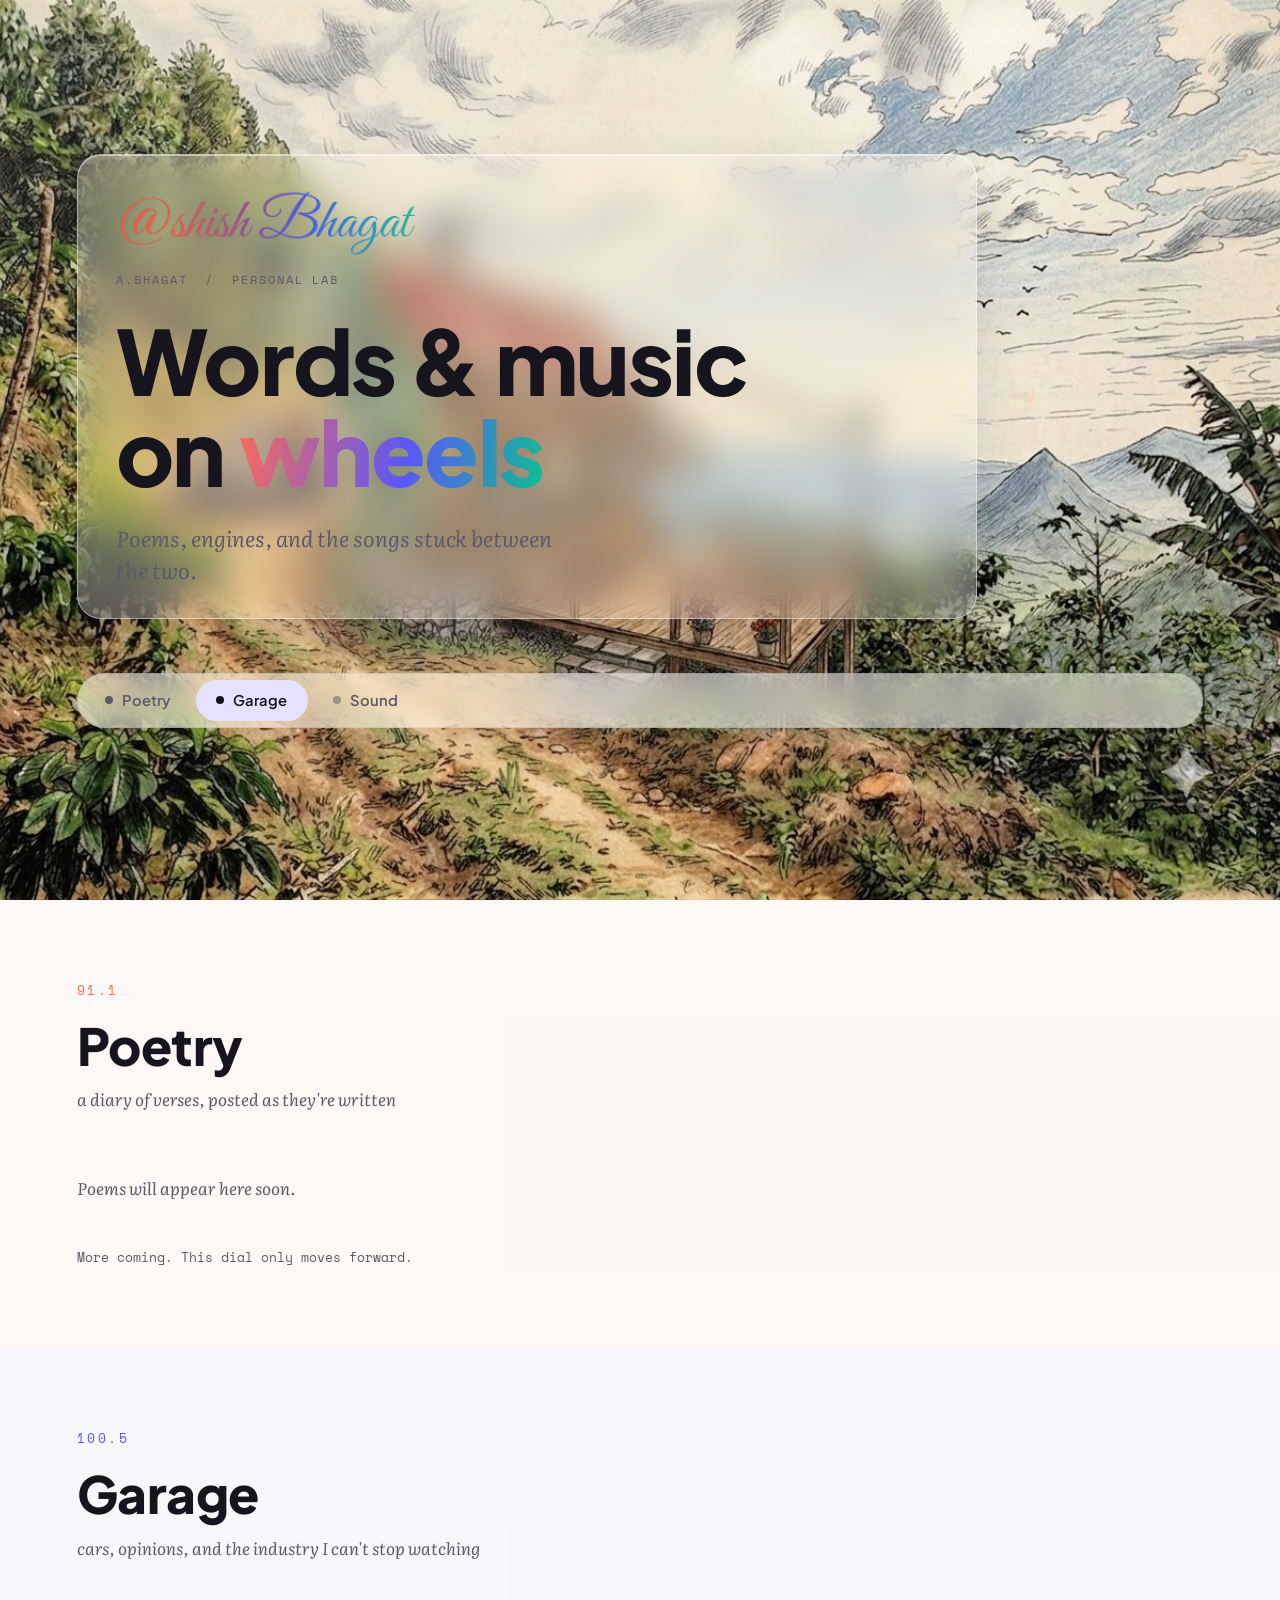
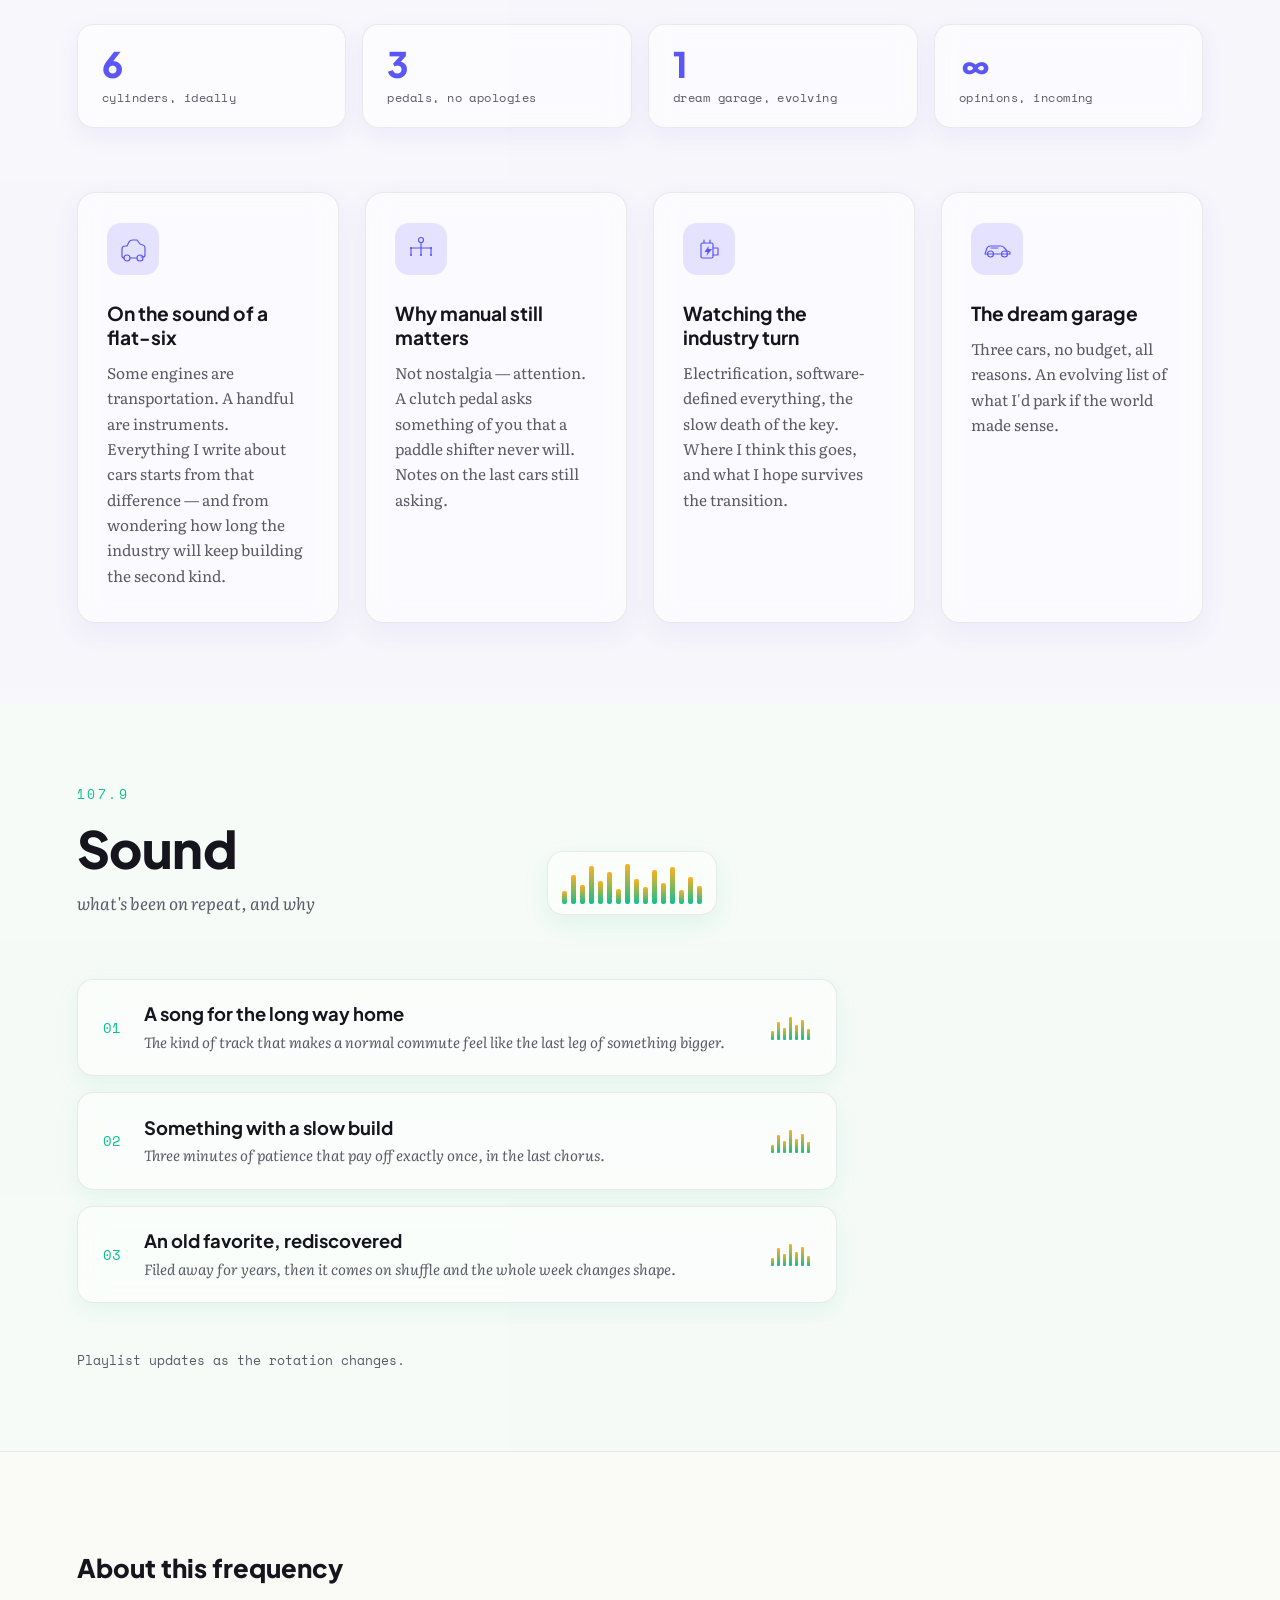
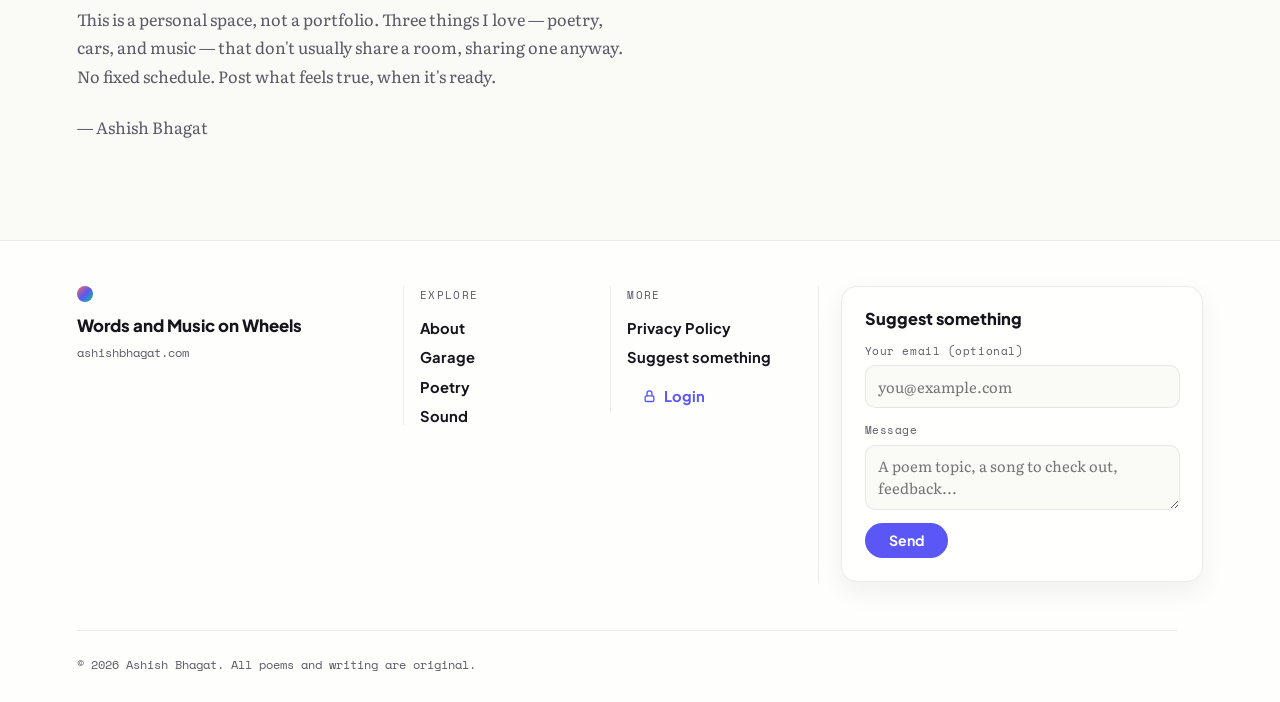
==== commit 7a577642: "Add files via upload" ====
--- a/index.html
+++ b/index.html
@@ -192,7 +192,7 @@
       <p class="footer-tagline">ashishbhagat.com</p>
     </div>
 
-    <div class="footer-col">
+    <div class="footer-col footer-col-tight">
       <p class="footer-col-title">Explore</p>
       <nav class="footer-nav">
         <a href="#about">About</a>
@@ -202,37 +202,39 @@
       </nav>
     </div>
 
-    <div class="footer-col">
+    <div class="footer-col footer-col-tight">
       <p class="footer-col-title">More</p>
       <nav class="footer-nav">
         <a href="privacy.html">Privacy Policy</a>
         <button type="button" class="footer-nav-btn" id="suggestToggle">Suggest something</button>
-        <a href="admin.html" class="footer-admin-link">
+        <a href="login.html" class="footer-admin-link">
           <svg viewBox="0 0 24 24" width="15" height="15" fill="none" stroke="currentColor" stroke-width="2.2" stroke-linecap="round" stroke-linejoin="round"><rect x="5" y="11" width="14" height="9" rx="2"/><path d="M8 11V7a4 4 0 0 1 8 0v4"/></svg>
-          Admin
+          Login
         </a>
       </nav>
     </div>
 
+    <div class="footer-col footer-col-suggest">
+      <form id="suggestForm" class="suggest-form" action="https://api.web3forms.com/submit" method="POST" hidden>
+        <input type="hidden" name="access_key" value="YOUR_WEB3FORMS_ACCESS_KEY_HERE">
+        <input type="hidden" name="subject" value="New suggestion — Words and Music on Wheels">
+        <p class="suggest-form-title">Suggest something</p>
+        <div class="suggest-row">
+          <label class="suggest-label" for="suggestEmail">Your email (optional)</label>
+          <input type="email" id="suggestEmail" name="email" class="suggest-input" placeholder="you@example.com">
+        </div>
+        <div class="suggest-row">
+          <label class="suggest-label" for="suggestMessage">Message</label>
+          <textarea id="suggestMessage" name="message" class="suggest-textarea" rows="2" placeholder="A poem topic, a song to check out, feedback..." required></textarea>
+        </div>
+        <div class="suggest-actions">
+          <button type="submit" class="suggest-submit">Send</button>
+          <p class="suggest-status" id="suggestStatus" aria-live="polite"></p>
+        </div>
+      </form>
+    </div>
+
   </div>
-
-  <form id="suggestForm" class="suggest-form" action="https://api.web3forms.com/submit" method="POST" hidden>
-    <input type="hidden" name="access_key" value="YOUR_WEB3FORMS_ACCESS_KEY_HERE">
-    <input type="hidden" name="subject" value="New suggestion — Words and Music on Wheels">
-    <p class="suggest-form-title">Suggest something</p>
-    <div class="suggest-row">
-      <label class="suggest-label" for="suggestEmail">Your email (optional)</label>
-      <input type="email" id="suggestEmail" name="email" class="suggest-input" placeholder="you@example.com">
-    </div>
-    <div class="suggest-row">
-      <label class="suggest-label" for="suggestMessage">Message</label>
-      <textarea id="suggestMessage" name="message" class="suggest-textarea" rows="3" placeholder="A poem topic, a song to check out, feedback..." required></textarea>
-    </div>
-    <div class="suggest-actions">
-      <button type="submit" class="suggest-submit">Send</button>
-      <p class="suggest-status" id="suggestStatus" aria-live="polite"></p>
-    </div>
-  </form>
 
   <p class="footer-copyright">&copy; 2026 Ashish Bhagat. All poems and writing are original.</p>
 </footer>
--- a/styles.css
+++ b/styles.css
@@ -564,23 +564,30 @@
   backdrop-filter:blur(16px) saturate(160%);
   -webkit-backdrop-filter:blur(16px) saturate(160%);
   border-top:1px solid var(--line);
-  padding:4rem 6vw 2.4rem;
+  padding:2.8rem 6vw 1.8rem;
 }
 
 .footer-grid{
   display:grid;
-  grid-template-columns:1.4fr 1fr 1fr;
+  grid-template-columns:1.1fr 0.7fr 0.7fr 1.3fr;
   gap:0;
-  max-width:1100px;
+  max-width:1200px;
+  align-items:start;
 }
 
 .footer-col{
-  padding:0 2.2rem;
+  padding:0 1.4rem;
   border-left:1px solid var(--line);
 }
 .footer-col:first-child{
   padding-left:0;
   border-left:none;
+}
+.footer-col-tight{
+  padding:0 1rem;
+}
+.footer-col-suggest{
+  padding-right:0;
 }
 
 .footer-brand{
@@ -666,15 +673,15 @@
 }
 
 .suggest-form{
-  max-width:420px;
-  margin-top:2.4rem;
+  max-width:100%;
+  margin-top:0;
   display:flex;
   flex-direction:column;
-  gap:1rem;
+  gap:0.8rem;
   background:var(--surface);
   border:1px solid var(--line);
-  border-radius:18px;
-  padding:1.6rem 1.7rem 1.8rem;
+  border-radius:16px;
+  padding:1.3rem 1.4rem 1.4rem;
   box-shadow:0 10px 26px rgba(22,21,29,0.06);
 }
 
@@ -751,7 +758,7 @@
   .spec dt{ font-size:1.7rem; }
   .segnav{ flex-wrap:wrap; }
   .footer-grid{ grid-template-columns:1fr; gap:2rem; }
-  .footer-col{ border-left:none; border-top:1px solid var(--line); padding:1.6rem 0 0; }
+  .footer-col, .footer-col-tight, .footer-col-suggest{ border-left:none; border-top:1px solid var(--line); padding:1.6rem 0 0; }
   .footer-col:first-child{ border-top:none; padding-top:0; }
 }
 /* ===== Additions for new hero background photo + name signature ===== */
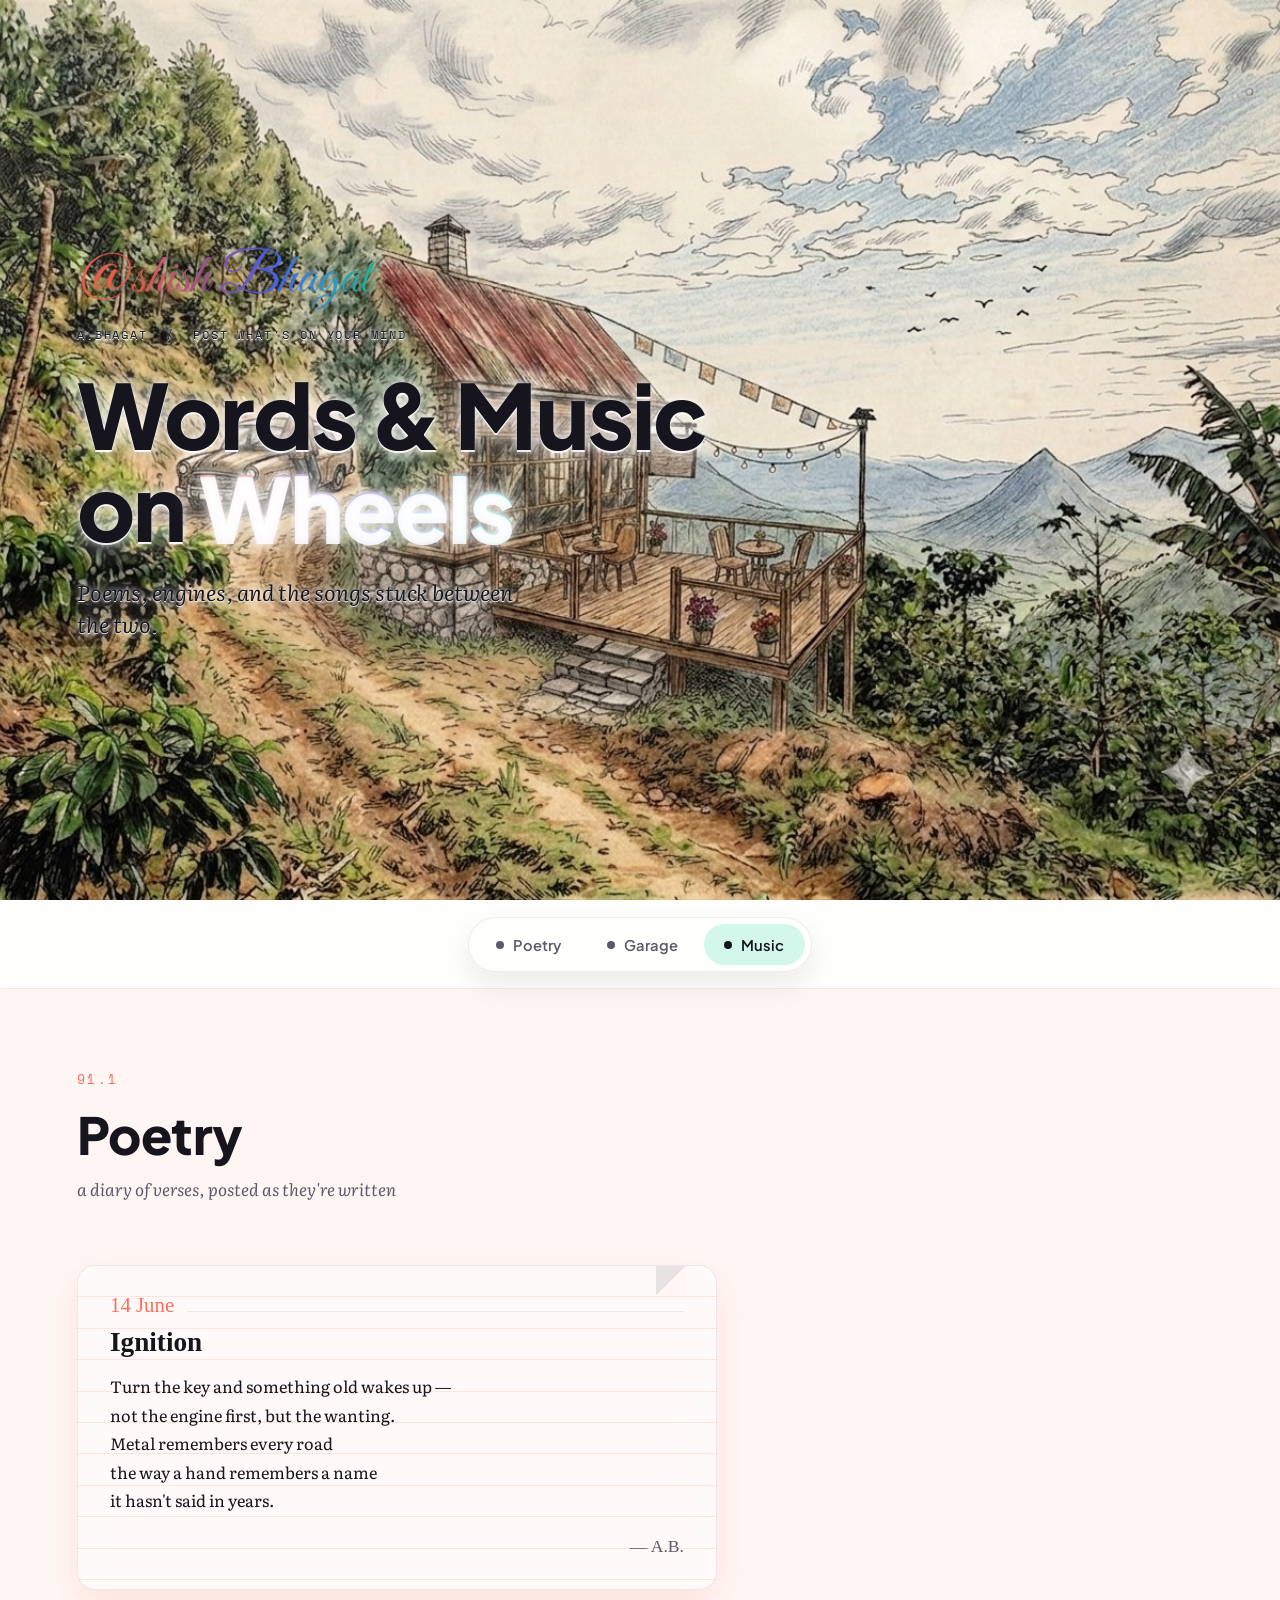
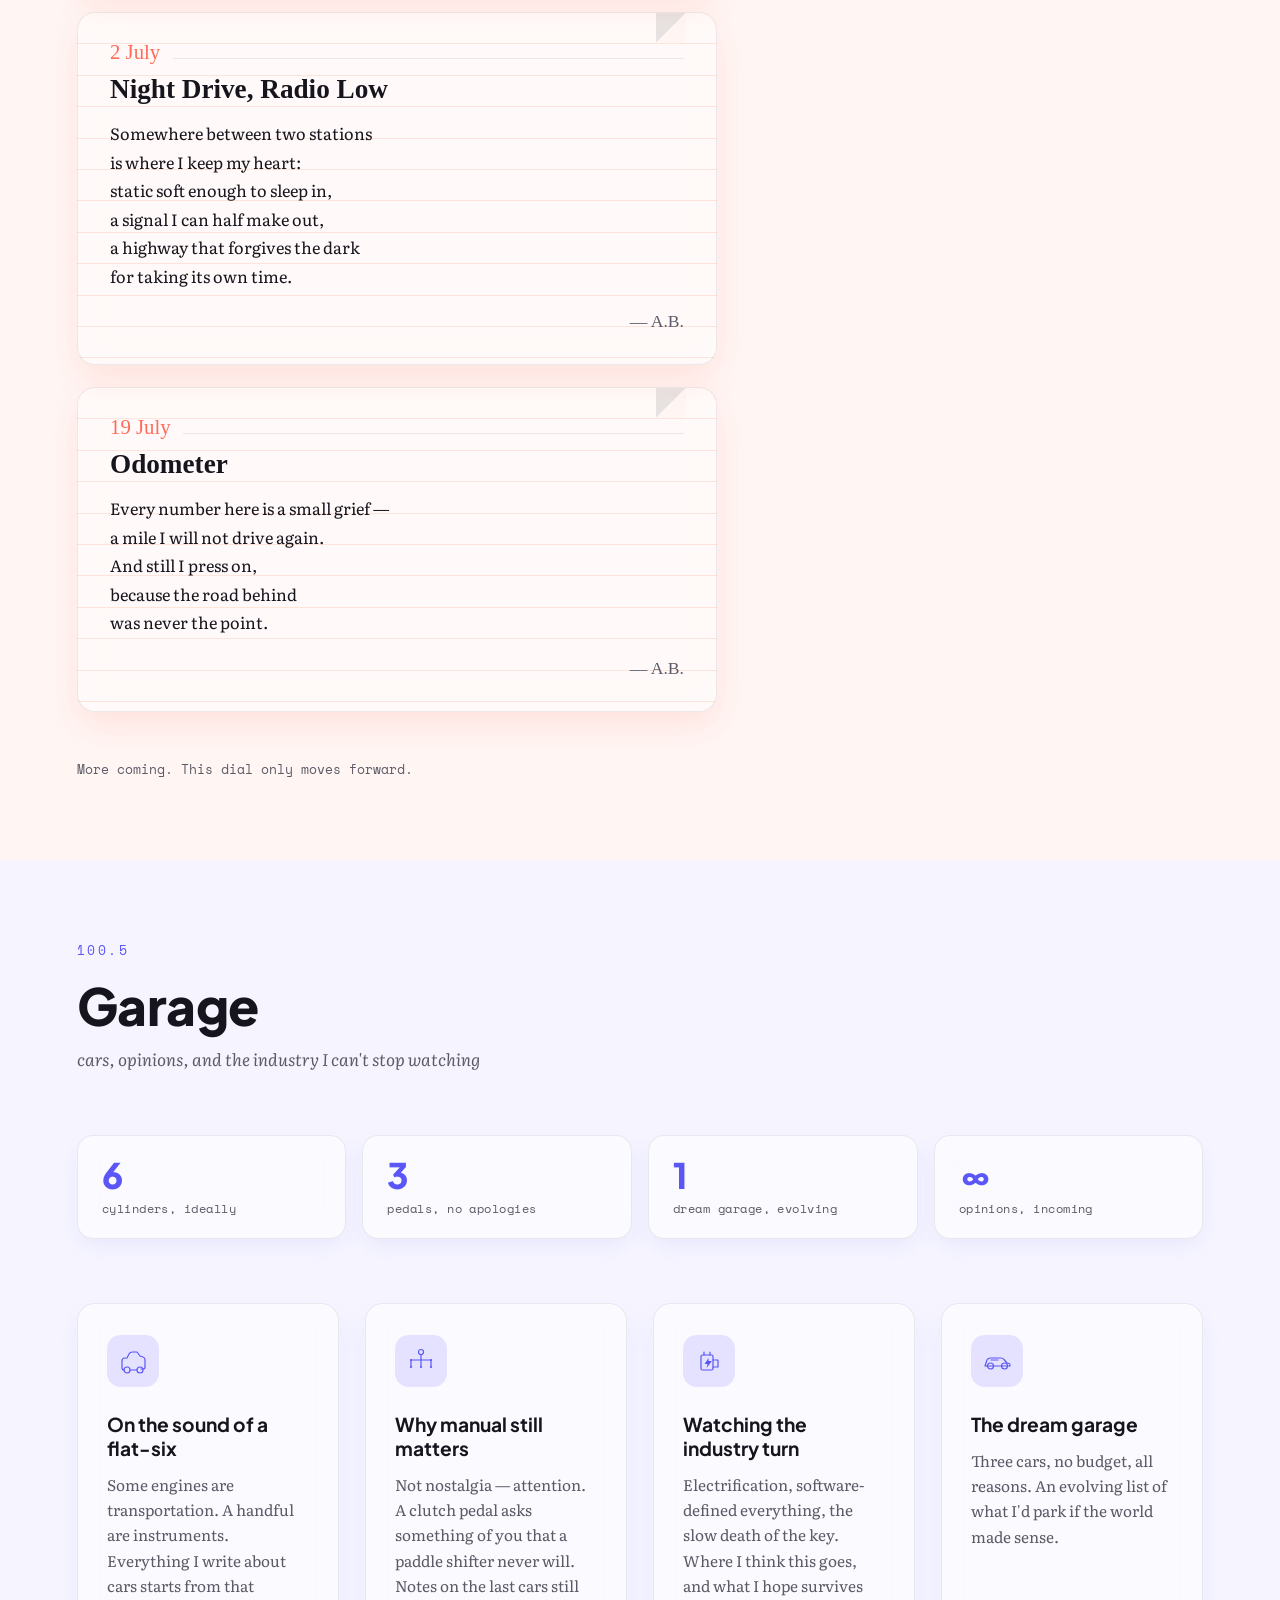
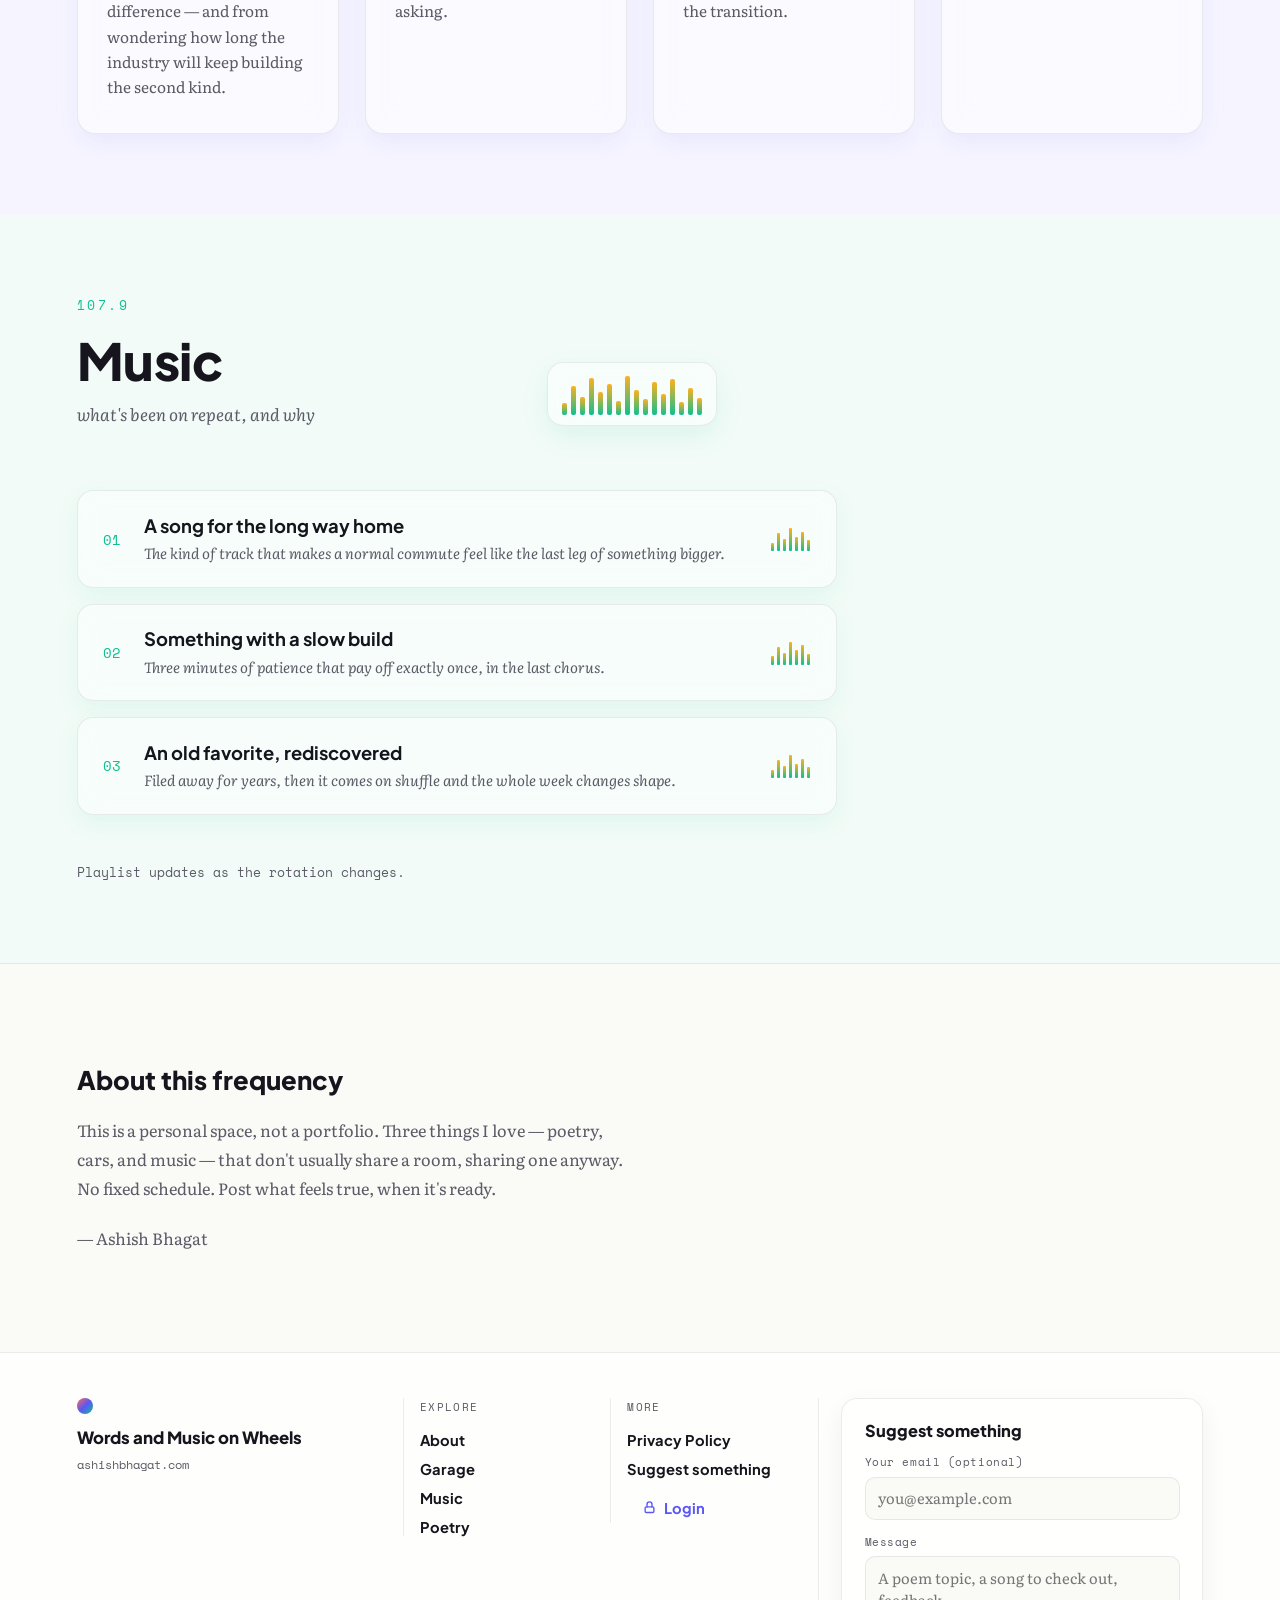
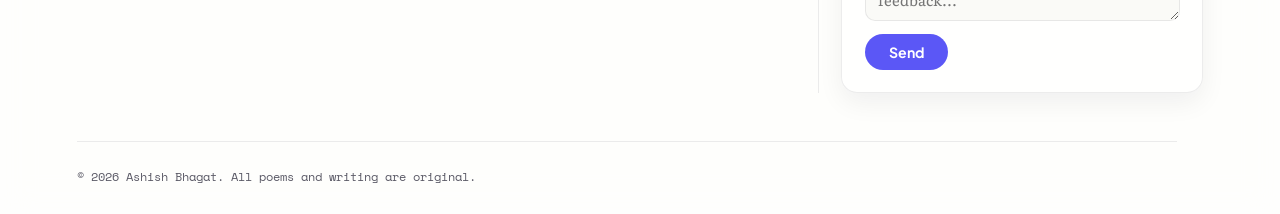
==== commit a72e32f1: "Add files via upload" ====
--- a/index.html
+++ b/index.html
@@ -15,7 +15,7 @@
 
 <div class="page-bg" aria-hidden="true"></div>
 
-<!-- ===== HERO / TUNER ===== -->
+<!-- ===== HERO ===== -->
 <header class="hero">
   <div class="hero-scene" aria-hidden="true">
     <div class="hero-scrim"></div>
@@ -23,12 +23,14 @@
 
   <div class="hero-inner">
     <img src="header-name-gradient-final.png" alt="@shish Bhagat" class="hero-signature">
-    <p class="kicker">A.BHAGAT &nbsp;/&nbsp; PERSONAL LAB</p>
-    <h1 class="hero-title">Words &amp; music<br>on <span class="grad-text">wheels</span></h1>
+    <p class="kicker">A.BHAGAT &nbsp;/&nbsp; POST WHAT'S ON YOUR MIND</p>
+    <h1 class="hero-title">Words &amp; Music<br>on <span class="grad-text">Wheels</span></h1>
     <p class="hero-sub">Poems, engines, and the songs stuck between the two.</p>
   </div>
-
-  <nav class="segnav" aria-label="Section tuner">
+</header>
+
+<nav class="segnav" aria-label="Section tuner">
+  <div class="segnav-inner">
     <span class="segnav-pill" id="pill"></span>
     <button class="segbtn" data-target="poetry" data-color="coral">
       <span class="dot"></span>Poetry
@@ -36,11 +38,12 @@
     <button class="segbtn" data-target="garage" data-color="indigo">
       <span class="dot"></span>Garage
     </button>
-    <button class="segbtn" data-target="sound" data-color="teal">
-      <span class="dot"></span>Sound
+    <button class="segbtn" data-target="music" data-color="teal">
+      <span class="dot"></span>Music
     </button>
-  </nav>
-</header>
+  </div>
+</nav>
+
 
 <main>
 
@@ -130,12 +133,12 @@
     </div>
   </section>
 
-  <!-- ===== SOUND ===== -->
-  <section id="sound" class="station station-sound">
+  <!-- ===== MUSIC ===== -->
+  <section id="music" class="station station-sound">
     <div class="station-head sound-head">
       <div>
         <span class="station-freq">107.9</span>
-        <h2 class="station-title">Sound</h2>
+        <h2 class="station-title">Music</h2>
         <p class="station-note">what's been on repeat, and why</p>
       </div>
       <div class="eq-banner" aria-hidden="true">
@@ -197,8 +200,8 @@
       <nav class="footer-nav">
         <a href="#about">About</a>
         <a href="#garage">Garage</a>
+        <a href="#music">Music</a>
         <a href="#poetry">Poetry</a>
-        <a href="#sound">Sound</a>
       </nav>
     </div>
 
--- a/styles.css
+++ b/styles.css
@@ -104,23 +104,15 @@
   position:relative;
   z-index:1;
   max-width:900px;
-  background:rgba(255,255,255,0.28);
-  backdrop-filter:blur(18px) saturate(160%);
-  -webkit-backdrop-filter:blur(18px) saturate(160%);
-  border-radius:24px;
-  border:1px solid rgba(255,255,255,0.45);
-  padding:2rem 2.4rem;
-  box-shadow:
-    0 20px 50px rgba(22,21,29,0.12),
-    inset 0 1px 0 rgba(255,255,255,0.5);
 }
 
 .kicker{
   font-family:var(--mono);
   font-size:0.75rem;
   letter-spacing:0.16em;
-  color:var(--ink-soft);
+  color:var(--ink);
   margin-bottom:1.6rem;
+  text-shadow:0 1px 0 rgba(255,255,255,0.9), 0 0 18px rgba(255,255,255,0.9), 0 0 4px rgba(255,255,255,0.95);
 }
 
 .hero-title{
@@ -129,6 +121,7 @@
   line-height:1.02;
   letter-spacing:-0.02em;
   color:var(--ink);
+  text-shadow:0 2px 0 rgba(255,255,255,0.85), 0 0 30px rgba(255,255,255,0.85), 0 0 8px rgba(255,255,255,0.9);
 }
 
 .grad-text{
@@ -142,16 +135,28 @@
   font-family:var(--serif);
   font-style:italic;
   font-size:clamp(1.05rem, 2vw, 1.35rem);
-  color:var(--ink-soft);
+  color:var(--ink);
   margin-top:1.6rem;
   max-width:38ch;
-}
-
-/* ---- segmented pill nav ---- */
+  text-shadow:0 1px 0 rgba(255,255,255,0.85), 0 0 20px rgba(255,255,255,0.85), 0 0 5px rgba(255,255,255,0.9);
+}
+
+/* ---- sticky section nav ---- */
 .segnav{
+  position:sticky;
+  top:0;
+  z-index:40;
+  display:flex;
+  justify-content:center;
+  padding:1rem 6vw;
+  background:rgba(255,255,255,0.75);
+  backdrop-filter:blur(16px) saturate(160%);
+  -webkit-backdrop-filter:blur(16px) saturate(160%);
+  border-bottom:1px solid var(--line);
+}
+
+.segnav-inner{
   position:relative;
-  z-index:1;
-  margin-top:6vh;
   display:inline-flex;
   gap:0.3rem;
   background:var(--surface);
@@ -248,7 +253,7 @@
 /* ============================================
    POETRY — coral / diary
    ============================================ */
-.station-poetry{ background:rgba(255,246,243,0.5); }
+.station-poetry{ background:rgba(255,246,243,0.9); backdrop-filter:blur(6px); -webkit-backdrop-filter:blur(6px); }
 .station-poetry .station-freq{ color:var(--coral); }
 
 .diary-stack{
@@ -334,7 +339,7 @@
 /* ============================================
    GARAGE — indigo
    ============================================ */
-.station-garage{ background:rgba(245,244,255,0.5); }
+.station-garage{ background:rgba(245,244,255,0.9); backdrop-filter:blur(6px); -webkit-backdrop-filter:blur(6px); }
 .station-garage .station-freq{ color:var(--indigo); }
 
 .spec-strip{
@@ -405,7 +410,7 @@
 /* ============================================
    SOUND — teal / equalizer
    ============================================ */
-.station-sound{ background:rgba(241,251,247,0.5); }
+.station-sound{ background:rgba(241,251,247,0.9); backdrop-filter:blur(6px); -webkit-backdrop-filter:blur(6px); }
 .station-sound .station-freq{ color:var(--teal); }
 
 .sound-head{
@@ -532,7 +537,9 @@
    ABOUT
    ============================================ */
 .about{
-  background:rgba(250,250,247,0.5);
+  background:rgba(250,250,247,0.9);
+  backdrop-filter:blur(6px);
+  -webkit-backdrop-filter:blur(6px);
   padding:11vh 6vw;
   border-top:1px solid var(--line);
 }
@@ -756,7 +763,7 @@
   .diary-entry{ transform:none; }
   .spec{ flex:1 1 130px; padding:1.1rem 1.2rem; }
   .spec dt{ font-size:1.7rem; }
-  .segnav{ flex-wrap:wrap; }
+  .segnav-inner{ flex-wrap:wrap; }
   .footer-grid{ grid-template-columns:1fr; gap:2rem; }
   .footer-col, .footer-col-tight, .footer-col-suggest{ border-left:none; border-top:1px solid var(--line); padding:1.6rem 0 0; }
   .footer-col:first-child{ border-top:none; padding-top:0; }
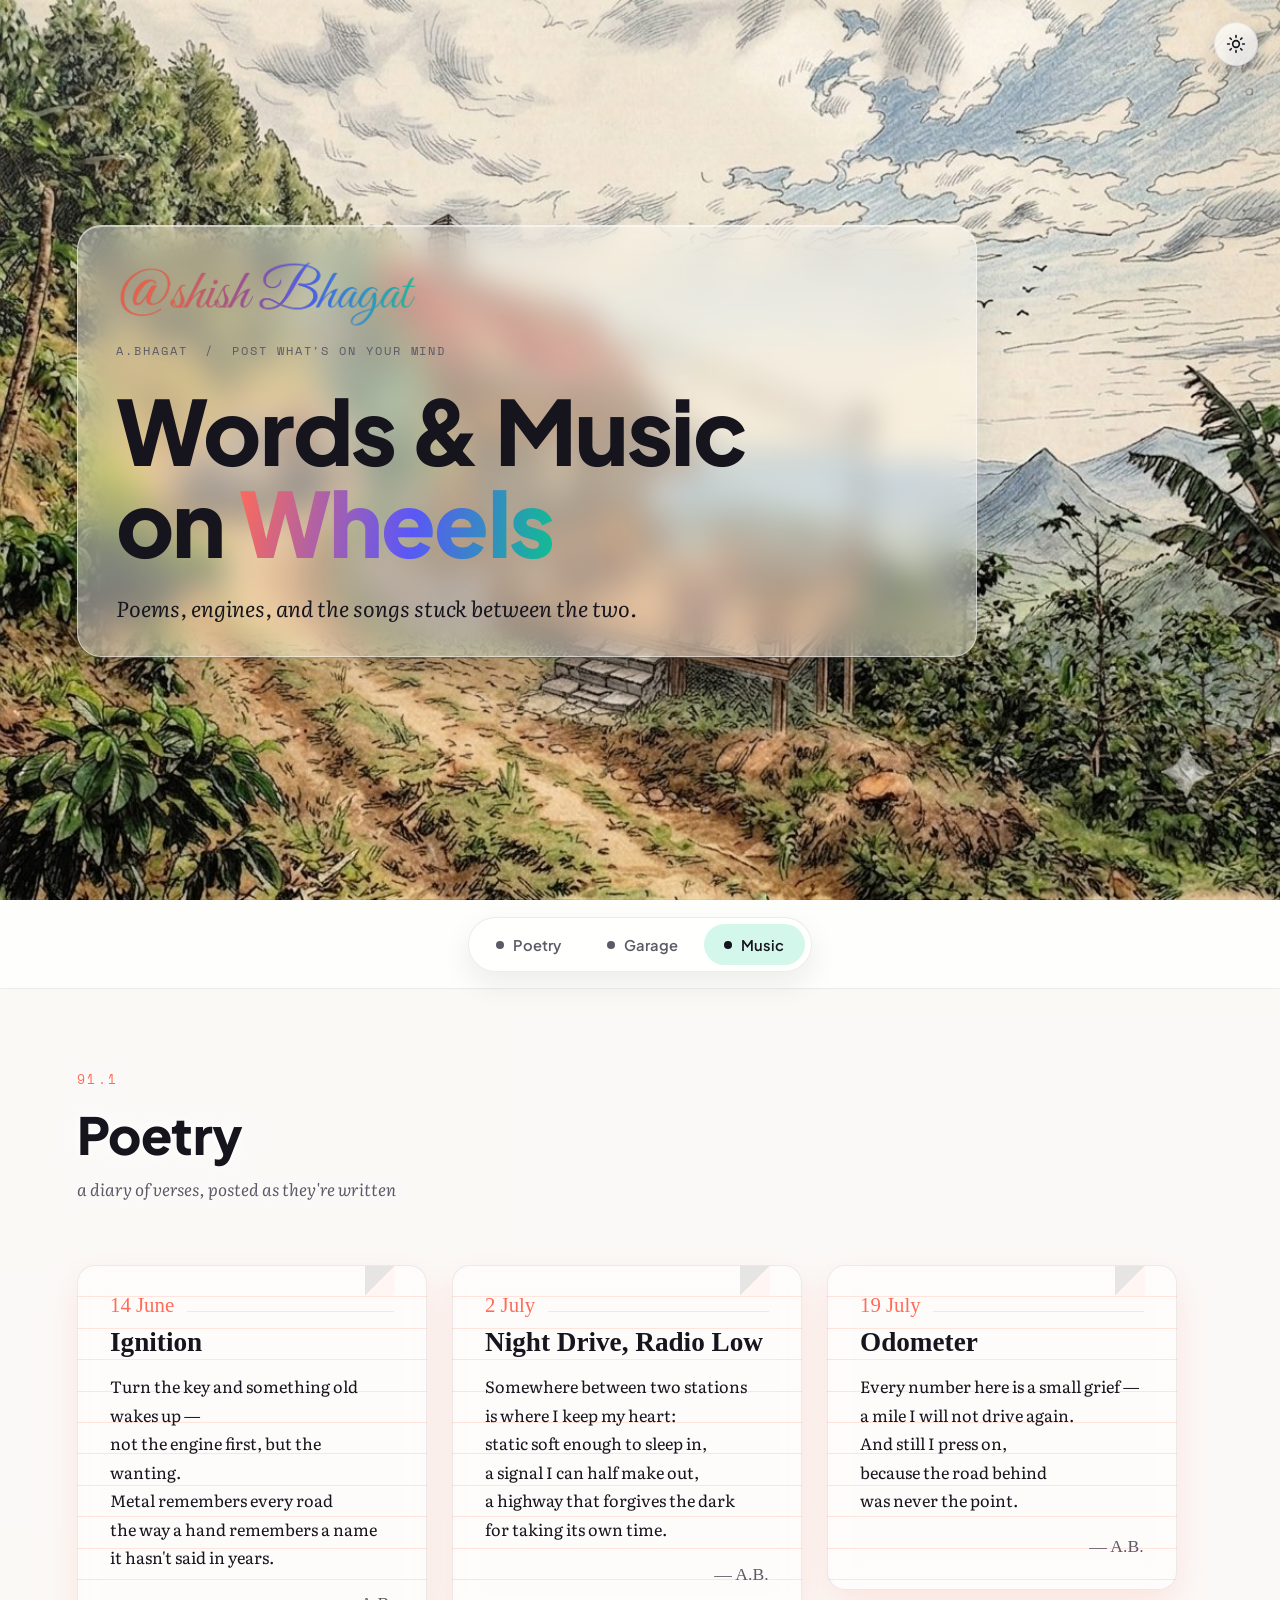
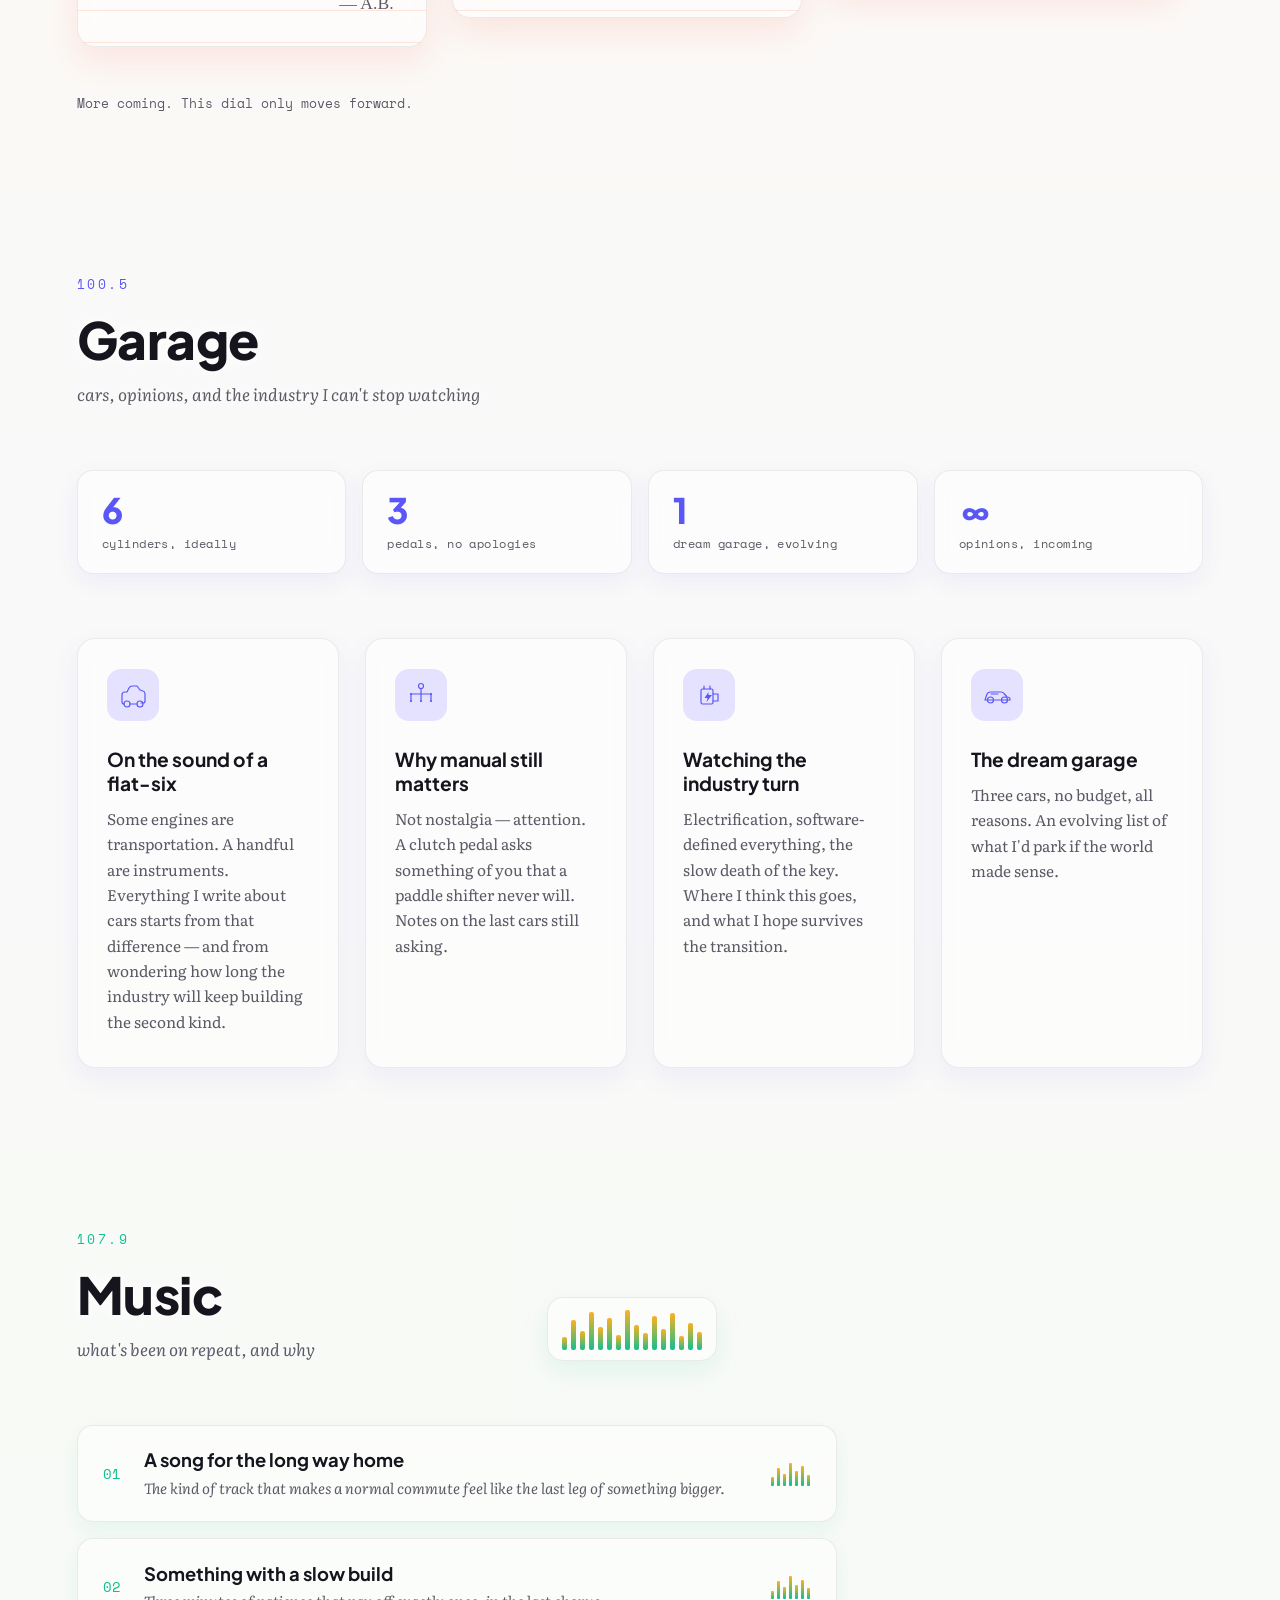
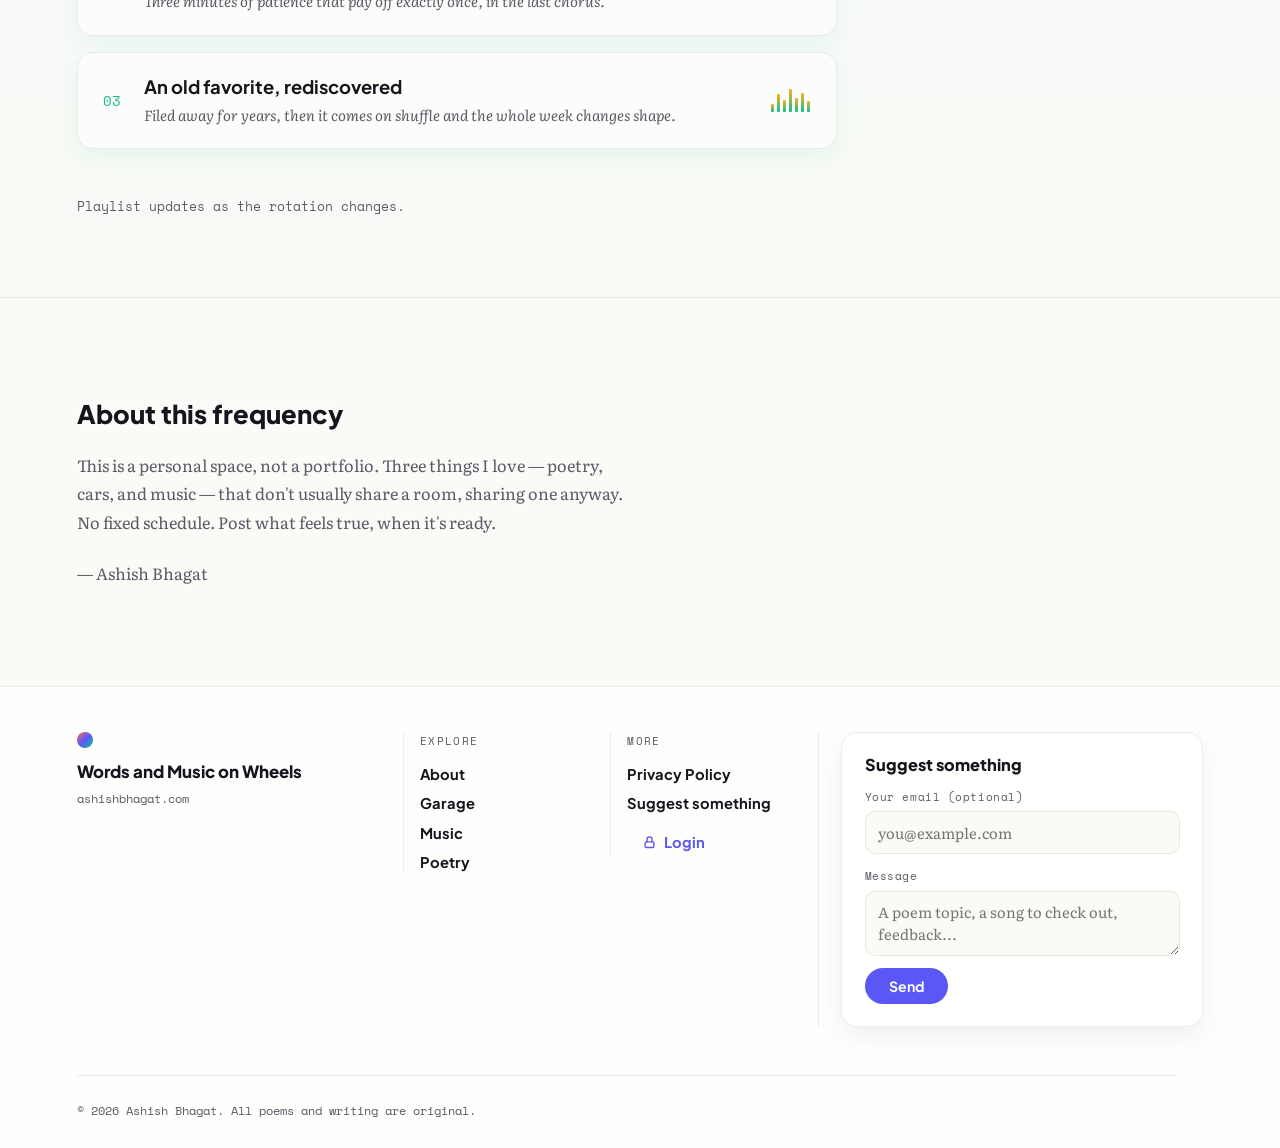
==== commit f12f30df: "Add files via upload" ====
--- a/index.html
+++ b/index.html
@@ -10,10 +10,25 @@
 <link rel="preconnect" href="https://fonts.gstatic.com" crossorigin>
 <link href="https://fonts.googleapis.com/css2?family=Plus+Jakarta+Sans:wght@500;600;700;800&family=Literata:ital,wght@0,400;0,500;0,600;1,400&family=Space+Mono:wght@400;700&family=Kalam:wght@400;700&family=Noto+Serif+Devanagari:wght@400;500;600&display=swap" rel="stylesheet">
 <link rel="stylesheet" href="styles.css">
+<script>
+  (function(){
+    try{
+      var saved = localStorage.getItem('wmw_theme');
+      if(saved === 'dark' || saved === 'light'){
+        document.documentElement.setAttribute('data-theme', saved);
+      }
+    }catch(e){}
+  })();
+</script>
 </head>
 <body>
 
 <div class="page-bg" aria-hidden="true"></div>
+
+<button class="theme-toggle" id="themeToggle" aria-label="Toggle dark mode" type="button">
+  <svg class="icon-sun" viewBox="0 0 24 24" fill="none" stroke="currentColor" stroke-width="2" stroke-linecap="round" stroke-linejoin="round"><circle cx="12" cy="12" r="4"/><path d="M12 2v2M12 20v2M4.93 4.93l1.41 1.41M17.66 17.66l1.41 1.41M2 12h2M20 12h2M4.93 19.07l1.41-1.41M17.66 6.34l1.41-1.41"/></svg>
+  <svg class="icon-moon" viewBox="0 0 24 24" fill="none" stroke="currentColor" stroke-width="2" stroke-linecap="round" stroke-linejoin="round"><path d="M21 12.79A9 9 0 1 1 11.21 3 7 7 0 0 0 21 12.79Z"/></svg>
+</button>
 
 <!-- ===== HERO ===== -->
 <header class="hero">
--- a/styles.css
+++ b/styles.css
@@ -7,6 +7,8 @@
   --ink:       #16151D;
   --ink-soft:  #5B5A66;
   --line:      rgba(22,21,29,0.08);
+  --glass-light: rgba(255,255,255,0.42);
+  --glass-strong: rgba(255,255,255,0.75);
 
   --coral:      #FF6B57;
   --coral-soft: #FFE4DC;
@@ -26,6 +28,25 @@
   --serif:   'Literata', 'Noto Serif Devanagari', Georgia, serif;
   --mono:    'Space Mono', monospace;
   --hand:    'Kalam', cursive;
+}
+
+html[data-theme="dark"]{
+  --bg:        #131218;
+  --surface:   rgba(32,30,42,0.6);
+  --ink:       #F2F0EC;
+  --ink-soft:  #ADA9B8;
+  --line:      rgba(255,255,255,0.12);
+  --glass-light: rgba(28,26,38,0.5);
+  --glass-strong: rgba(20,18,28,0.82);
+
+  --coral-soft: #4A2A22;
+  --coral-bg:   #241A18;
+
+  --indigo-soft: #2C2A55;
+  --indigo-bg:   #1B1A2C;
+
+  --teal-soft: #123A30;
+  --teal-bg:   #11201C;
 }
 
 *,*::before,*::after{ box-sizing:border-box; }
@@ -56,7 +77,40 @@
   inset:0;
   z-index:-1;
   background:url('hero-bg.jpg') center center / cover no-repeat;
-}
+  transition:opacity 0.3s ease;
+}
+html[data-theme="dark"] .page-bg{
+  background-image:url('hero-bg-dark.jpg');
+}
+
+/* ============================================
+   THEME TOGGLE
+   ============================================ */
+.theme-toggle{
+  position:fixed;
+  top:1.4rem;
+  right:1.4rem;
+  z-index:100;
+  width:44px;
+  height:44px;
+  border-radius:50%;
+  background:var(--glass-strong);
+  backdrop-filter:blur(14px) saturate(160%);
+  -webkit-backdrop-filter:blur(14px) saturate(160%);
+  border:1px solid var(--line);
+  box-shadow:0 8px 22px rgba(22,21,29,0.12);
+  display:flex;
+  align-items:center;
+  justify-content:center;
+  cursor:pointer;
+  color:var(--ink);
+  transition:transform 0.2s ease;
+}
+.theme-toggle:hover{ transform:scale(1.06); }
+.theme-toggle svg{ width:20px; height:20px; }
+.theme-toggle .icon-moon{ display:none; }
+html[data-theme="dark"] .theme-toggle .icon-sun{ display:none; }
+html[data-theme="dark"] .theme-toggle .icon-moon{ display:block; }
 
 h1,h2,h3{ font-family:var(--display); margin:0; }
 p{ margin:0; }
@@ -104,15 +158,21 @@
   position:relative;
   z-index:1;
   max-width:900px;
+  background:var(--glass-light);
+  backdrop-filter:blur(16px) saturate(160%);
+  -webkit-backdrop-filter:blur(16px) saturate(160%);
+  border-radius:24px;
+  border:1px solid rgba(255,255,255,0.5);
+  padding:2rem 2.4rem;
+  box-shadow:0 20px 50px rgba(22,21,29,0.1), inset 0 1px 0 rgba(255,255,255,0.5);
 }
 
 .kicker{
   font-family:var(--mono);
   font-size:0.75rem;
   letter-spacing:0.16em;
-  color:var(--ink);
+  color:var(--ink-soft);
   margin-bottom:1.6rem;
-  text-shadow:0 1px 0 rgba(255,255,255,0.9), 0 0 18px rgba(255,255,255,0.9), 0 0 4px rgba(255,255,255,0.95);
 }
 
 .hero-title{
@@ -121,7 +181,6 @@
   line-height:1.02;
   letter-spacing:-0.02em;
   color:var(--ink);
-  text-shadow:0 2px 0 rgba(255,255,255,0.85), 0 0 30px rgba(255,255,255,0.85), 0 0 8px rgba(255,255,255,0.9);
 }
 
 .grad-text{
@@ -134,11 +193,14 @@
 .hero-sub{
   font-family:var(--serif);
   font-style:italic;
-  font-size:clamp(1.05rem, 2vw, 1.35rem);
+  font-size:clamp(1rem, 1.8vw, 1.35rem);
   color:var(--ink);
   margin-top:1.6rem;
-  max-width:38ch;
-  text-shadow:0 1px 0 rgba(255,255,255,0.85), 0 0 20px rgba(255,255,255,0.85), 0 0 5px rgba(255,255,255,0.9);
+  max-width:none;
+  white-space:nowrap;
+}
+@media (max-width:640px){
+  .hero-sub{ white-space:normal; }
 }
 
 /* ---- sticky section nav ---- */
@@ -149,7 +211,7 @@
   display:flex;
   justify-content:center;
   padding:1rem 6vw;
-  background:rgba(255,255,255,0.75);
+  background:var(--glass-strong);
   backdrop-filter:blur(16px) saturate(160%);
   -webkit-backdrop-filter:blur(16px) saturate(160%);
   border-bottom:1px solid var(--line);
@@ -220,6 +282,7 @@
   font-size:0.8rem;
   letter-spacing:0.2em;
   margin-bottom:0.8rem;
+  text-shadow:0 0 12px rgba(255,255,255,0.85), 0 0 3px rgba(255,255,255,0.9);
 }
 
 .station-title{
@@ -228,6 +291,7 @@
   letter-spacing:-0.01em;
   margin-bottom:0.6rem;
   color:var(--ink);
+  text-shadow:0 0 20px rgba(255,255,255,0.8), 0 0 5px rgba(255,255,255,0.85);
 }
 
 .station-note{
@@ -235,6 +299,7 @@
   font-style:italic;
   color:var(--ink-soft);
   font-size:1.05rem;
+  text-shadow:0 0 14px rgba(255,255,255,0.8), 0 0 3px rgba(255,255,255,0.85);
 }
 
 .card-grid{
@@ -248,19 +313,21 @@
   font-family:var(--mono);
   font-size:0.8rem;
   color:var(--ink-soft);
+  text-shadow:0 0 12px rgba(255,255,255,0.85), 0 0 3px rgba(255,255,255,0.9);
 }
 
 /* ============================================
    POETRY — coral / diary
    ============================================ */
-.station-poetry{ background:rgba(255,246,243,0.9); backdrop-filter:blur(6px); -webkit-backdrop-filter:blur(6px); }
+.station-poetry{ background:rgba(255,246,243,0.22); }
 .station-poetry .station-freq{ color:var(--coral); }
 
 .diary-stack{
-  display:flex;
-  flex-direction:column;
-  gap:1.4rem;
-  max-width:640px;
+  display:grid;
+  grid-template-columns:repeat(auto-fit, minmax(280px, 1fr));
+  align-items:start;
+  gap:1.6rem;
+  max-width:1100px;
   perspective:1800px;
 }
 
@@ -339,7 +406,7 @@
 /* ============================================
    GARAGE — indigo
    ============================================ */
-.station-garage{ background:rgba(245,244,255,0.9); backdrop-filter:blur(6px); -webkit-backdrop-filter:blur(6px); }
+.station-garage{ background:rgba(245,244,255,0.22); }
 .station-garage .station-freq{ color:var(--indigo); }
 
 .spec-strip{
@@ -410,7 +477,7 @@
 /* ============================================
    SOUND — teal / equalizer
    ============================================ */
-.station-sound{ background:rgba(241,251,247,0.9); backdrop-filter:blur(6px); -webkit-backdrop-filter:blur(6px); }
+.station-sound{ background:rgba(241,251,247,0.22); }
 .station-sound .station-freq{ color:var(--teal); }
 
 .sound-head{
@@ -537,9 +604,7 @@
    ABOUT
    ============================================ */
 .about{
-  background:rgba(250,250,247,0.9);
-  backdrop-filter:blur(6px);
-  -webkit-backdrop-filter:blur(6px);
+  background:rgba(250,250,247,0.22);
   padding:11vh 6vw;
   border-top:1px solid var(--line);
 }
@@ -549,25 +614,28 @@
   font-weight:800;
   margin-bottom:1.3rem;
   color:var(--ink);
+  text-shadow:0 0 20px rgba(255,255,255,0.8), 0 0 5px rgba(255,255,255,0.85);
 }
 .about p{
   font-family:var(--serif);
   font-size:1.02rem;
   line-height:1.75;
   color:var(--ink-soft);
+  text-shadow:0 0 16px rgba(255,255,255,0.8), 0 0 4px rgba(255,255,255,0.85);
 }
 .about-signoff{
   margin-top:1.4rem;
   font-family:var(--mono);
   font-size:0.85rem;
   color:var(--ink);
+  text-shadow:0 0 14px rgba(255,255,255,0.8), 0 0 3px rgba(255,255,255,0.85);
 }
 
 /* ============================================
    FOOTER
    ============================================ */
 .site-footer{
-  background:rgba(255,255,255,0.72);
+  background:var(--glass-strong);
   backdrop-filter:blur(16px) saturate(160%);
   -webkit-backdrop-filter:blur(16px) saturate(160%);
   border-top:1px solid var(--line);
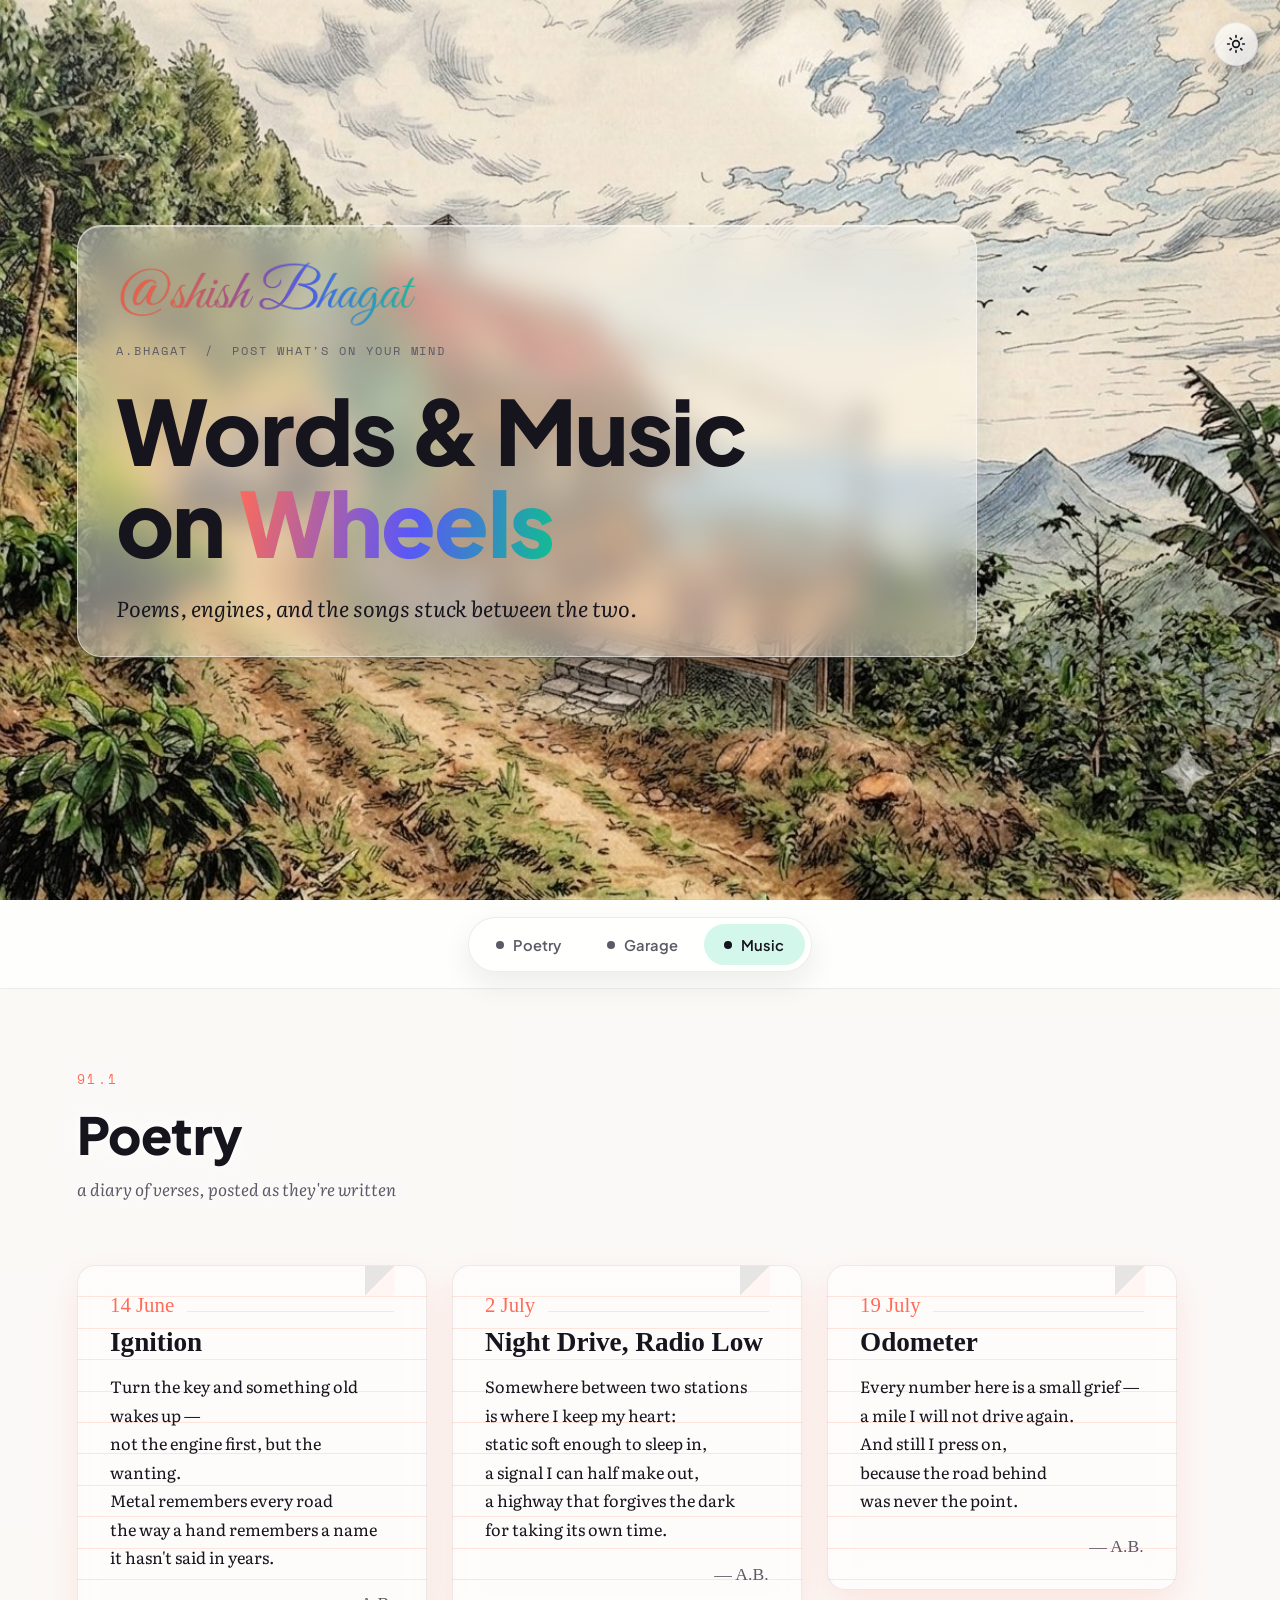
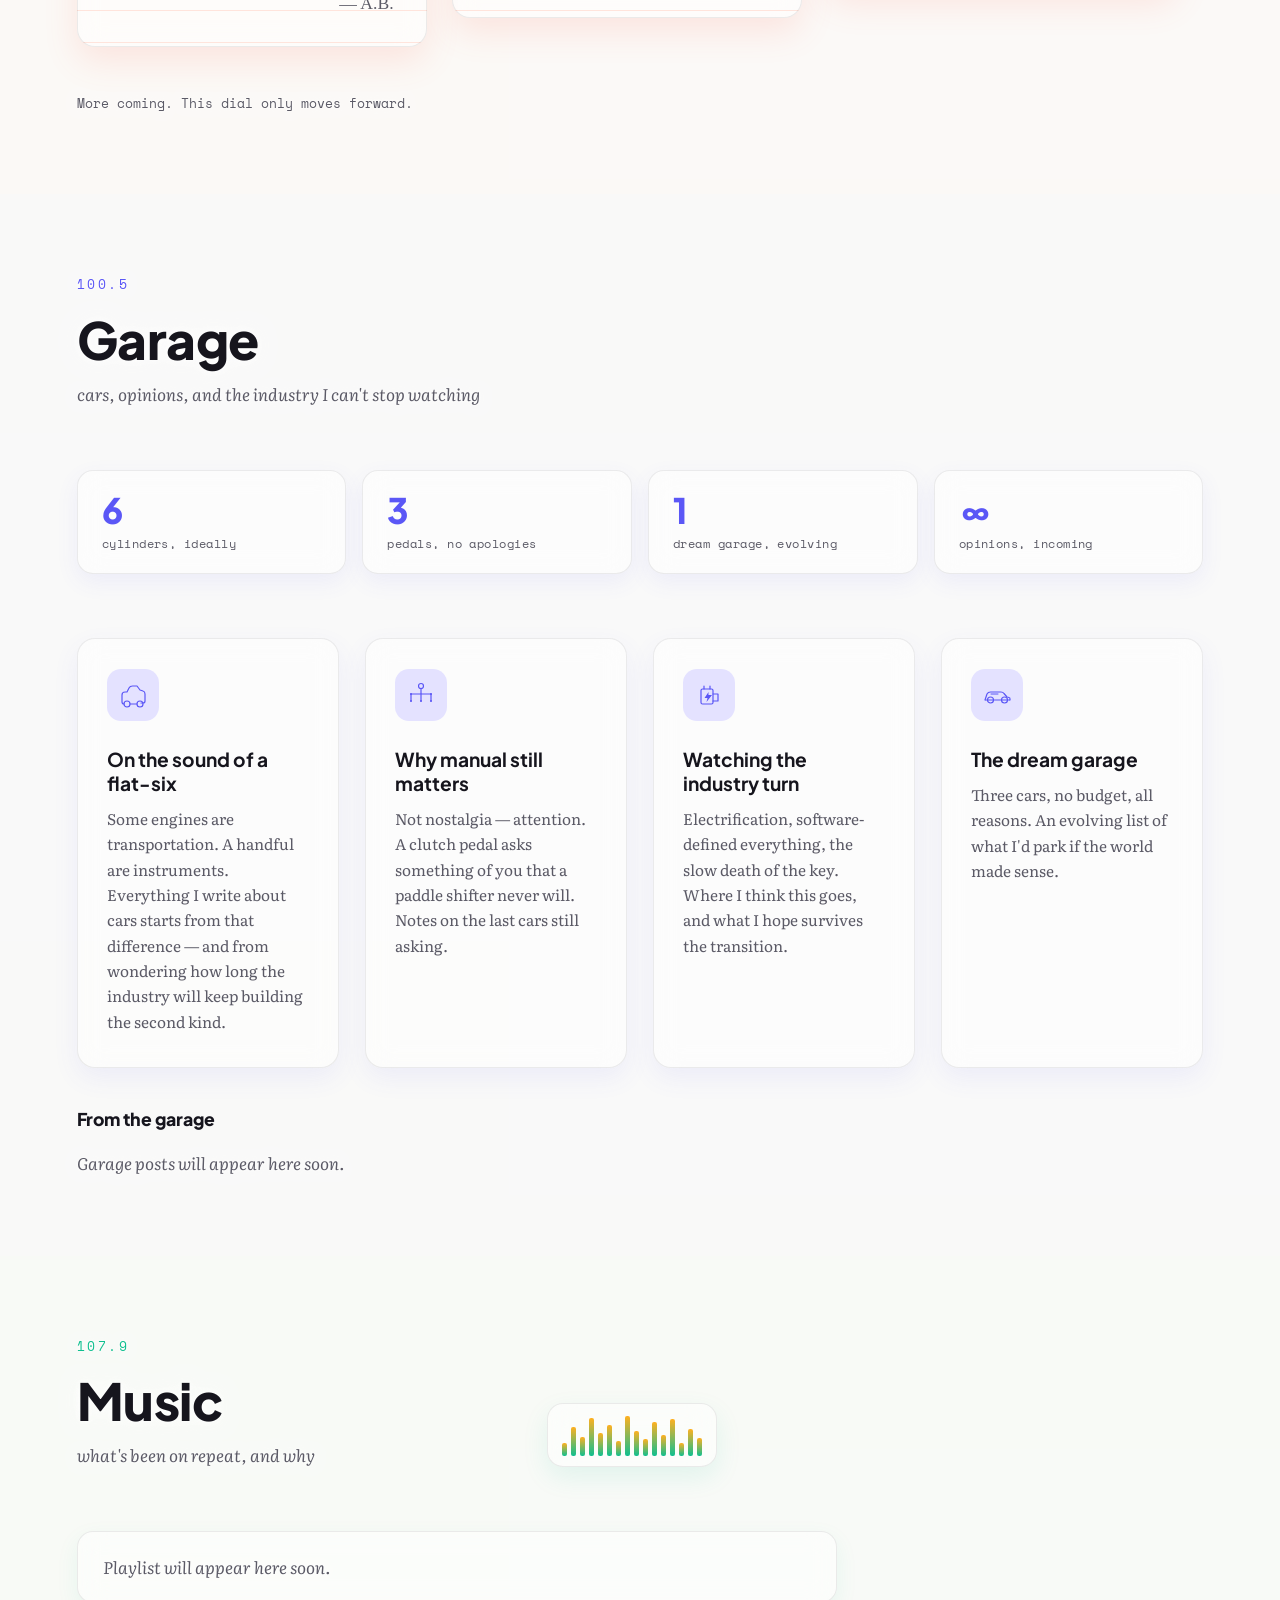
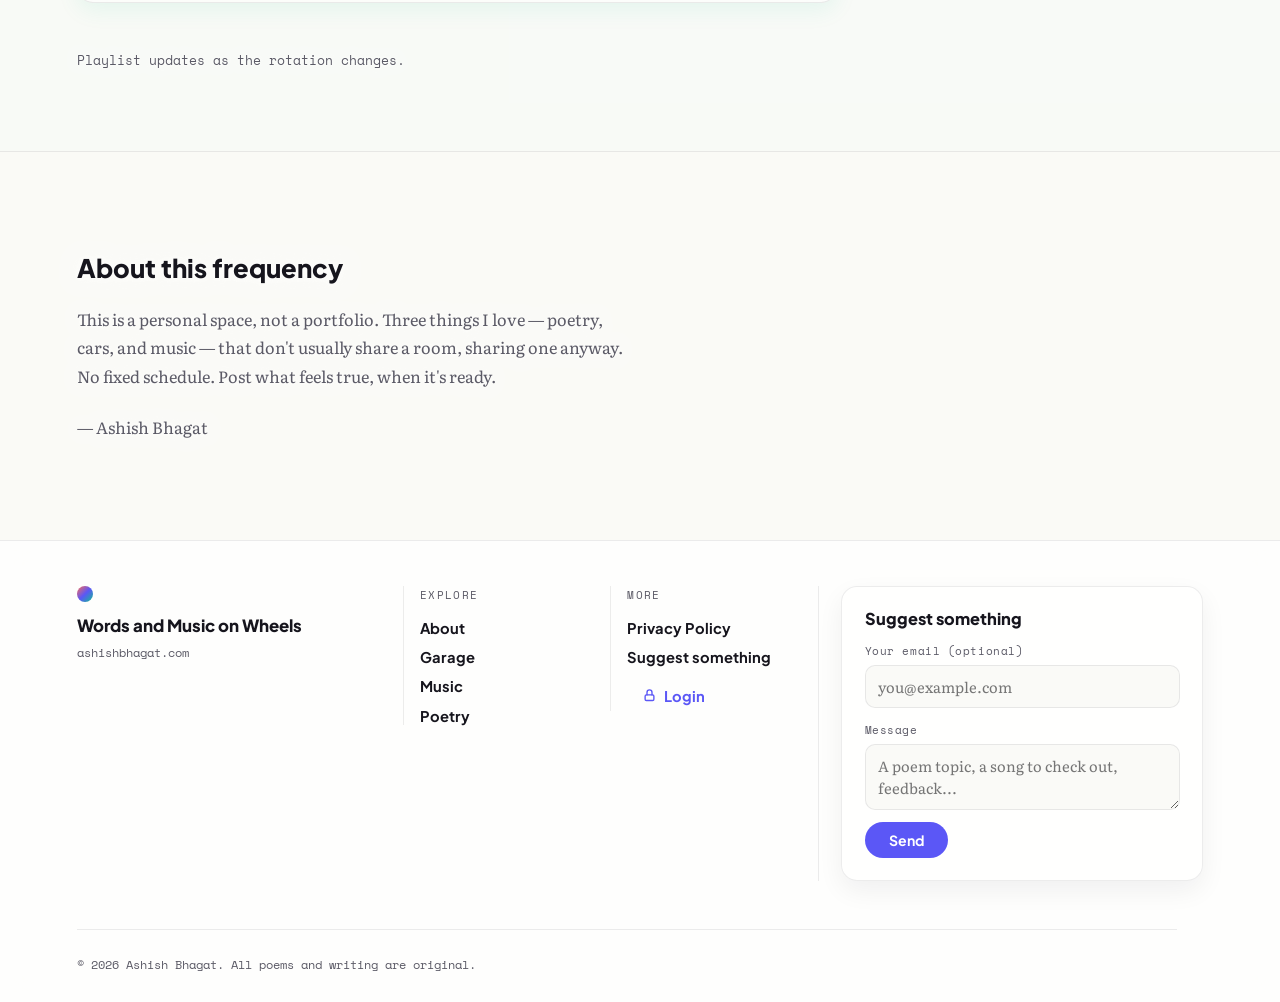
==== commit a740c88e: "Add files via upload" ====
--- a/index.html
+++ b/index.html
@@ -146,6 +146,11 @@
       </article>
 
     </div>
+
+    <h3 style="font-family:var(--display); font-weight:800; font-size:1.1rem; margin:2.5rem 0 1.2rem;">From the garage</h3>
+    <div class="card-grid garage-grid" id="garage-posts-grid">
+      <p class="station-note">Garage posts will appear here soon.</p>
+    </div>
   </section>
 
   <!-- ===== MUSIC ===== -->
@@ -161,31 +166,9 @@
       </div>
     </div>
 
-    <ol class="tracklist">
-      <li class="track">
-        <span class="track-no">01</span>
-        <div class="track-body">
-          <p class="track-title">A song for the long way home</p>
-          <p class="track-note">The kind of track that makes a normal commute feel like the last leg of something bigger.</p>
-        </div>
-        <span class="vu" aria-hidden="true"><i></i><i></i><i></i><i></i><i></i><i></i><i></i></span>
-      </li>
-      <li class="track">
-        <span class="track-no">02</span>
-        <div class="track-body">
-          <p class="track-title">Something with a slow build</p>
-          <p class="track-note">Three minutes of patience that pay off exactly once, in the last chorus.</p>
-        </div>
-        <span class="vu" aria-hidden="true"><i></i><i></i><i></i><i></i><i></i><i></i><i></i></span>
-      </li>
-      <li class="track">
-        <span class="track-no">03</span>
-        <div class="track-body">
-          <p class="track-title">An old favorite, rediscovered</p>
-          <p class="track-note">Filed away for years, then it comes on shuffle and the whole week changes shape.</p>
-        </div>
-        <span class="vu" aria-hidden="true"><i></i><i></i><i></i><i></i><i></i><i></i><i></i></span>
-      </li>
+    <div id="music-playlist-embed"></div>
+    <ol class="tracklist" id="music-tracklist">
+      <li class="track"><p class="station-note">Playlist will appear here soon.</p></li>
     </ol>
     <p class="station-footer-note">Playlist updates as the rotation changes.</p>
   </section>
@@ -257,6 +240,7 @@
   <p class="footer-copyright">&copy; 2026 Ashish Bhagat. All poems and writing are original.</p>
 </footer>
 
+<script async src="https://www.instagram.com/embed.js"></script>
 <script src="script.js"></script>
 </body>
 </html>
--- a/styles.css
+++ b/styles.css
@@ -473,6 +473,19 @@
   line-height:1.65;
   color:var(--ink-soft);
 }
+
+.garage-post-card.plate-card{ padding:1rem; }
+.garage-post-card .instagram-media{ margin:0 auto !important; border-radius:12px; overflow:hidden; }
+.garage-post-card p{ margin-top:0.8rem; padding:0 0.3rem; }
+
+.music-player-wrap{
+  border-radius:16px;
+  overflow:hidden;
+  margin-bottom:1.6rem;
+  box-shadow:0 10px 26px rgba(91,87,246,0.1);
+  border:1px solid var(--line);
+}
+.music-player-wrap iframe{ display:block; }
 
 /* ============================================
    SOUND — teal / equalizer
